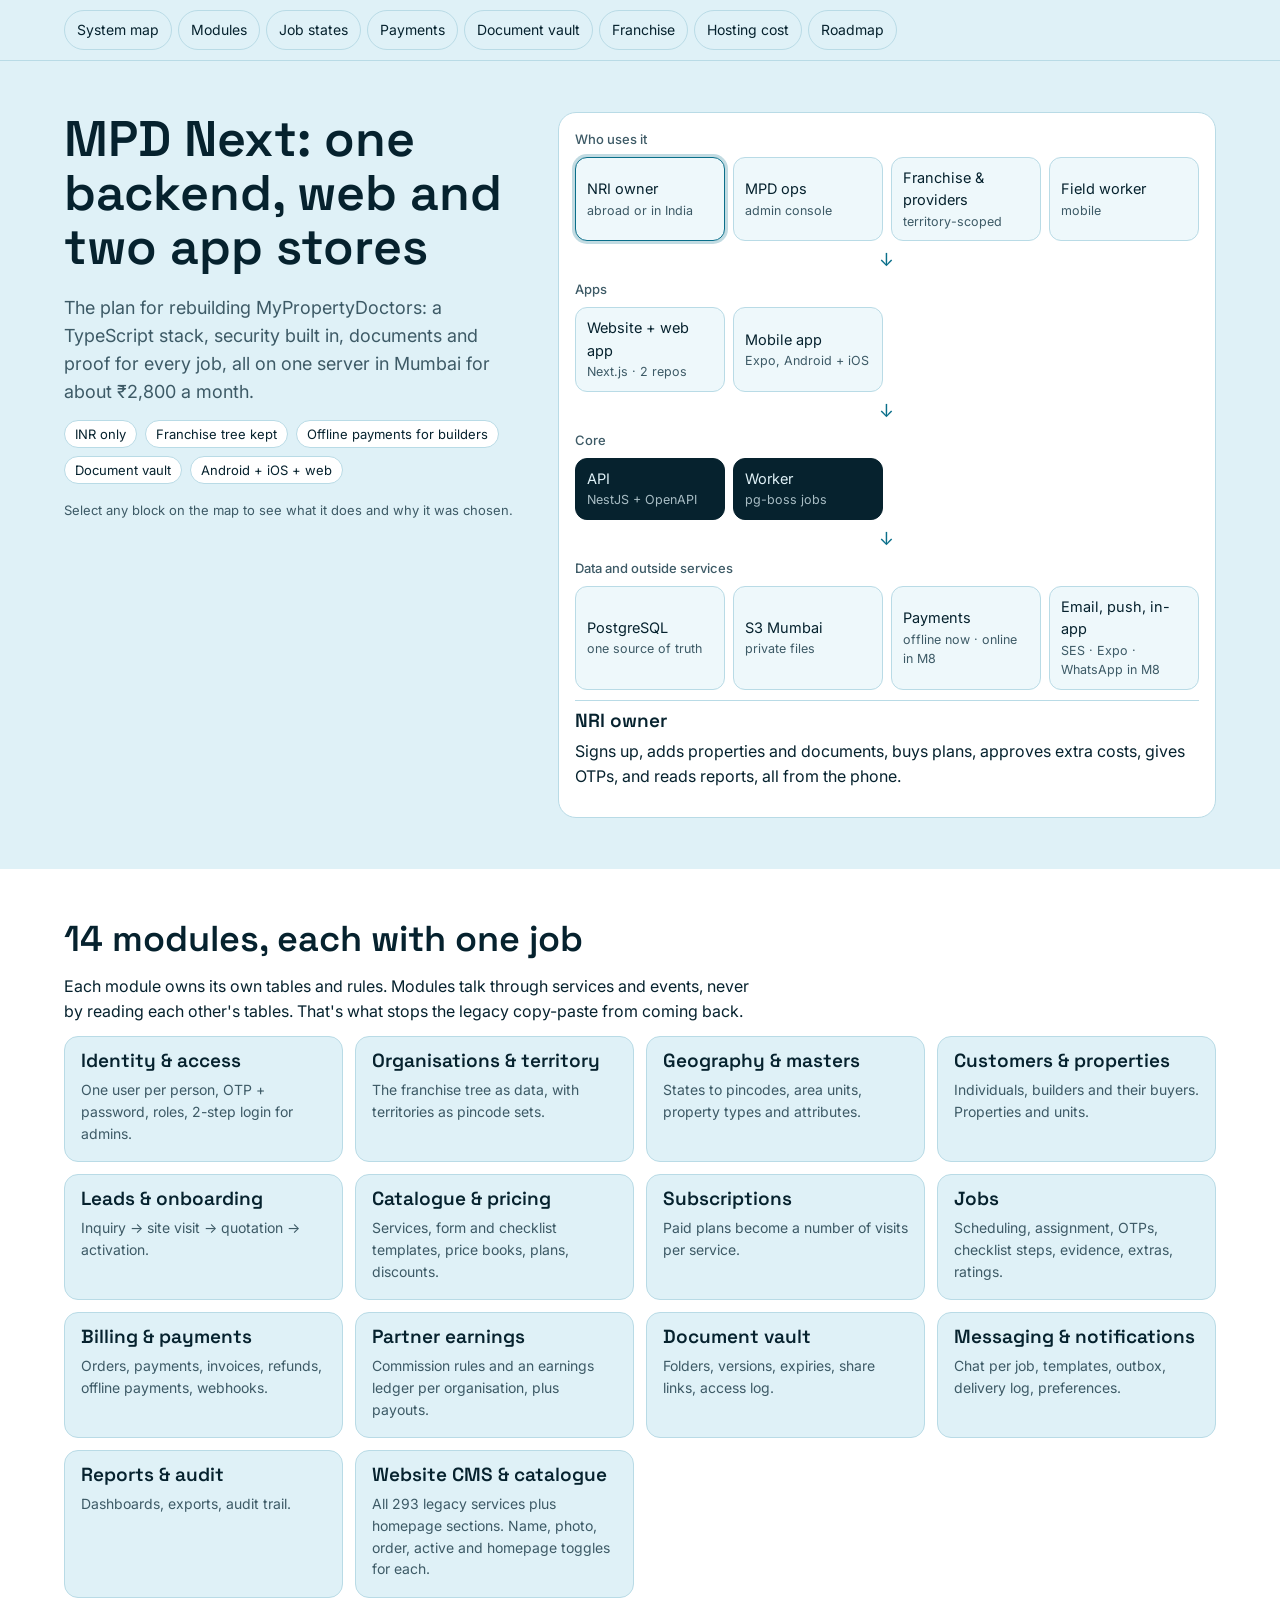
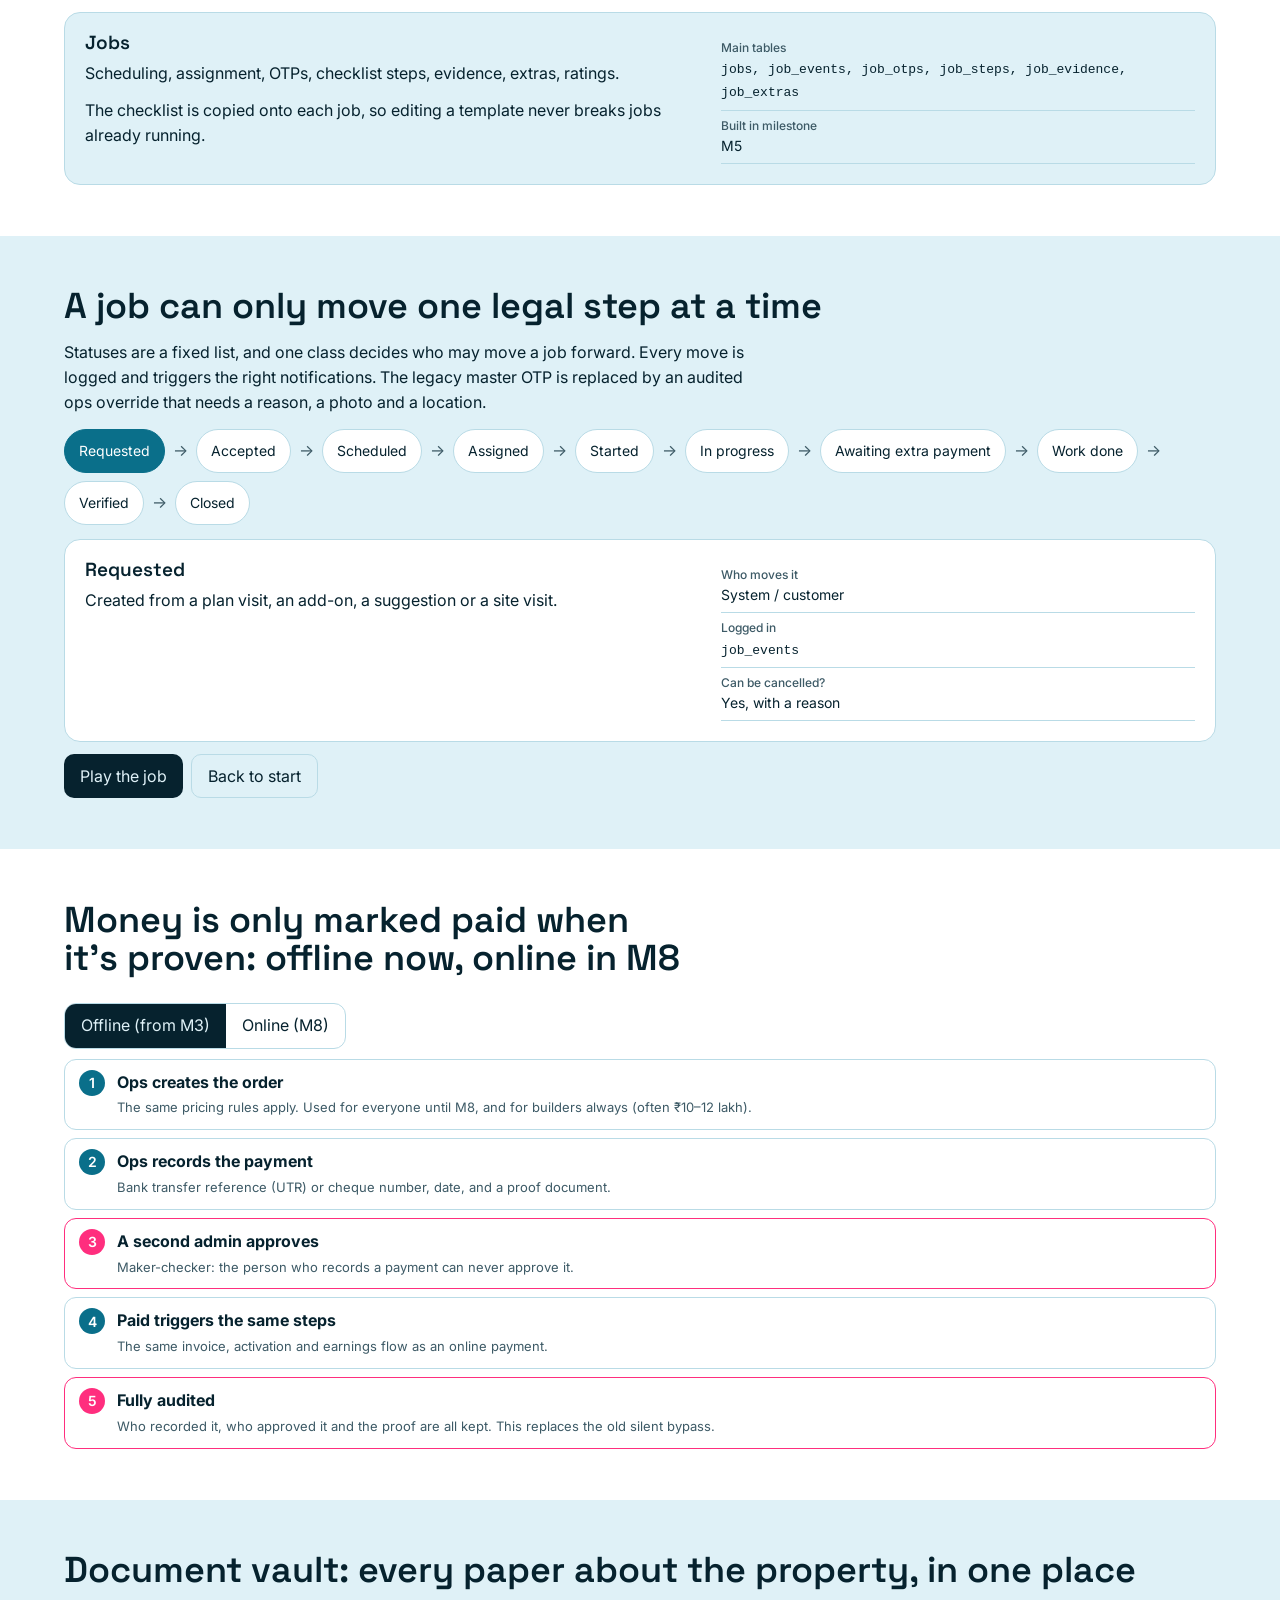
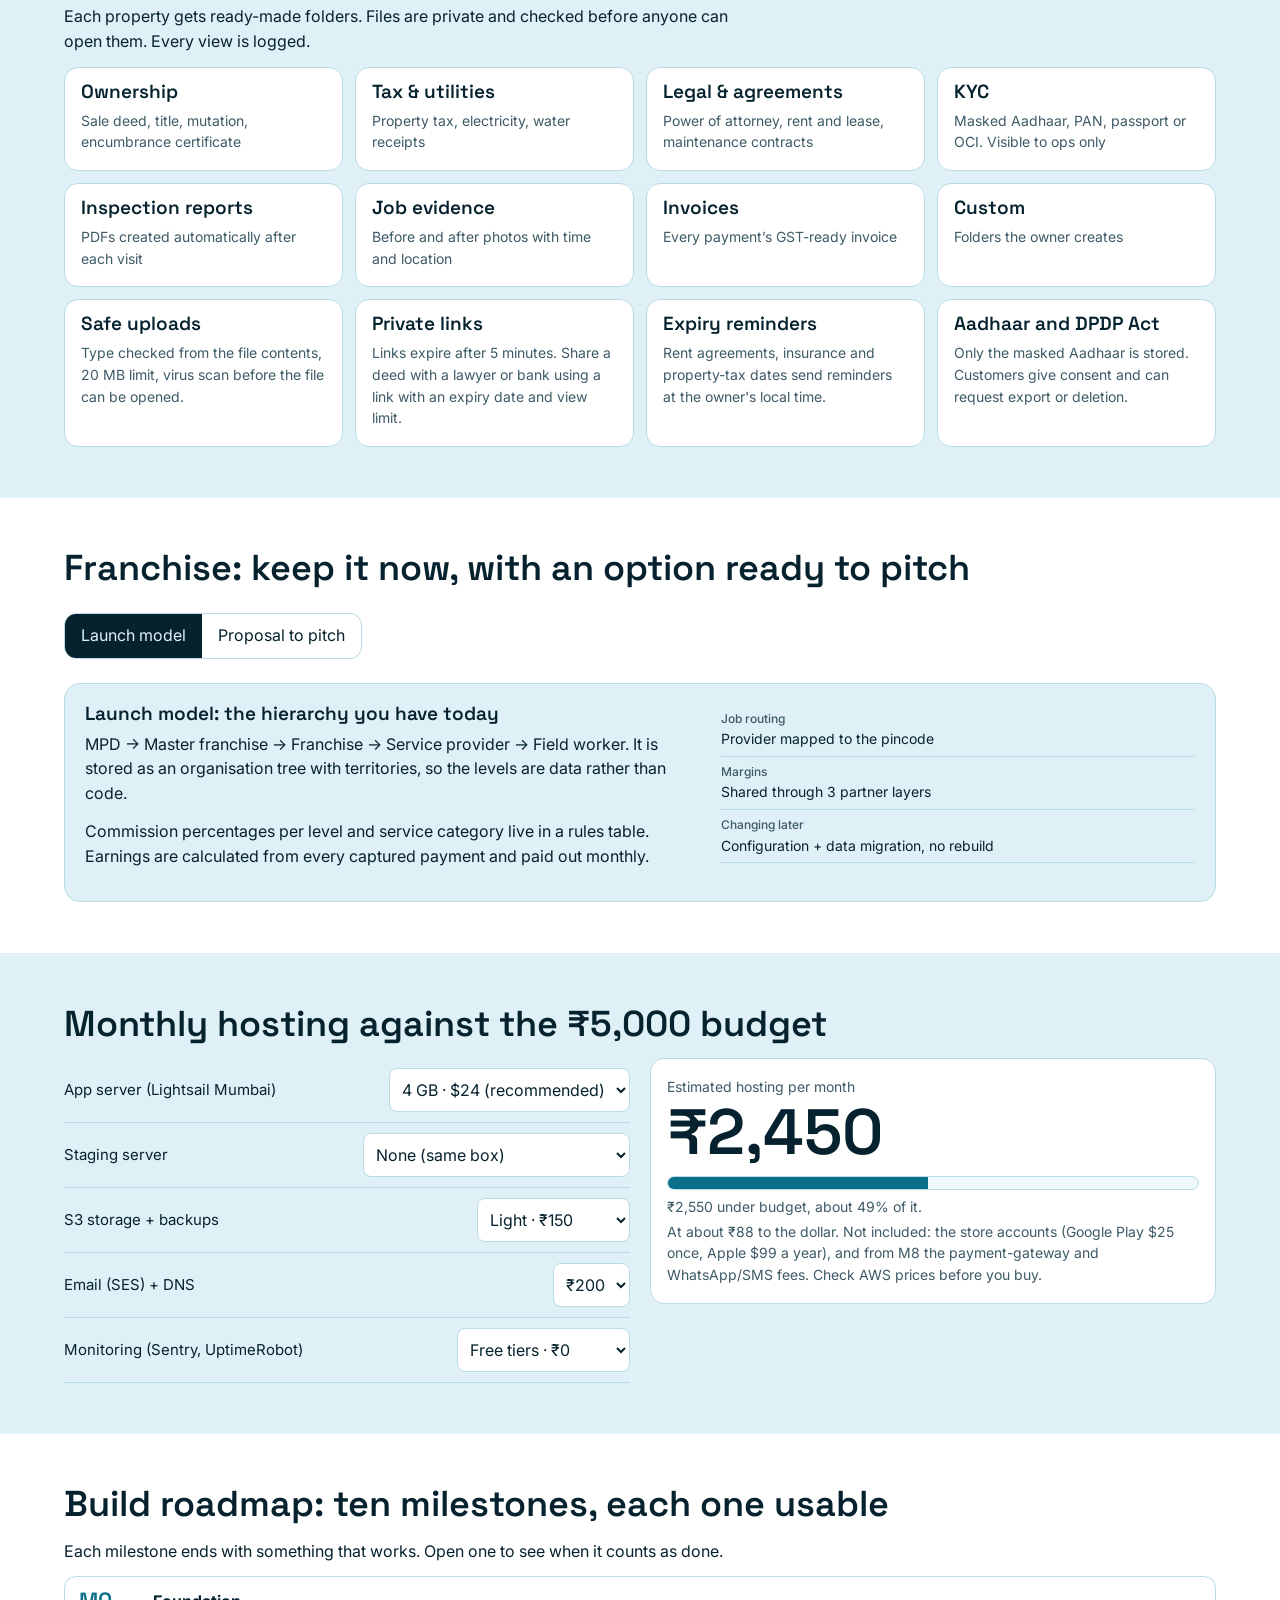
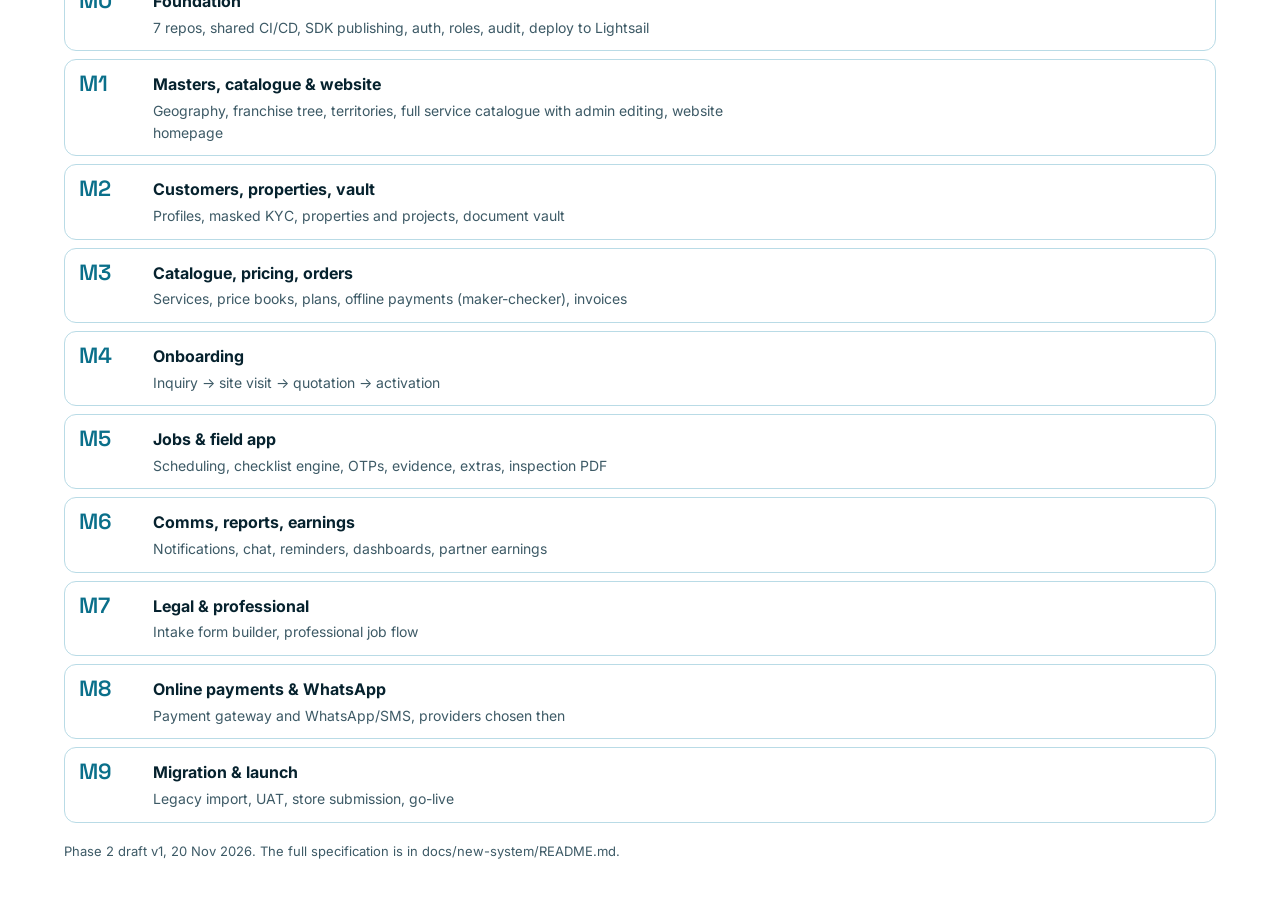
==== index.html @ 2a6e0219 "chore: initial scaffold (README, CLAUDE.md, gitignore)" ====
<!DOCTYPE html>
<html lang="en">
<head>
<meta charset="utf-8">
<meta name="viewport" content="width=device-width,initial-scale=1">
<title>MPD Next Architecture Handbook</title>
<link href="https://fonts.googleapis.com/css2?family=Space+Grotesk:wght@500;600&family=Inter:wght@400;500;600&display=swap" rel="stylesheet">
<style>
/* VOICE: a confident build plan for a small team; plain words, real numbers.
   IDEA: an architect's blueprint for the new MPD that you can click through, piece by piece.
   PICTURE: the system map: apps → API → data and services, each block clickable.
   COLOUR and TYPE: ice ground, ink, hot pink for the one thing to notice; Space Grotesk + Inter.
   LAYOUT: map first, then modules, job states, payments, vault, franchise toggle, cost calculator, roadmap. */
:root{color-scheme:light dark;--bg:light-dark(#dff1f7,#06222e);--card:light-dark(#fff,#0c3141);--ink:light-dark(#06222e,#e3f3f8);--mute:light-dark(#3d5a66,#9dbdc9);--line:light-dark(#b9dbe6,#1d4a5c);--acc:#ff2e7e;--acc2:light-dark(#0a6f8a,#5cc6e4);--chip:light-dark(#eef8fb,#0f3a4c)}
:root[data-theme=light]{color-scheme:light}:root[data-theme=dark]{color-scheme:dark}
*{box-sizing:border-box;min-width:0}
body{margin:0;background:var(--bg);color:var(--ink);font:16px/1.55 Inter,system-ui,sans-serif;overflow-x:clip}
h1,h2,h3{font-family:"Space Grotesk",Inter,sans-serif;font-weight:600;line-height:1.08;text-wrap:balance;margin:0 0 .4em}
h1{font-size:clamp(32px,5vw,50px)}h2{font-size:clamp(26px,3.4vw,36px)}h3{font-size:19px}
p{max-width:70ch;margin:.3em 0 .8em}
.band{padding:clamp(28px,4vw,60px) max(5vw,16px)}.wrap{max-width:1240px;margin:0 auto}.alt{background:var(--card)}
nav.scroll{display:flex;gap:6px;overflow-x:auto;padding:10px max(5vw,16px);border-bottom:1px solid var(--line);background:var(--bg)}
@media(min-width:900px){nav.scroll{position:sticky;top:0;z-index:5}}
nav a{flex:none;color:var(--ink);text-decoration:none;font-size:14px;padding:8px 12px;border-radius:99px;border:1px solid var(--line)}
html{scroll-padding-top:72px}
button{font:inherit;color:inherit;cursor:pointer;min-height:44px}
button:focus-visible,input:focus-visible,a:focus-visible{outline:3px solid var(--acc2);outline-offset:2px}
.lede{font-size:18px;color:var(--mute)}
.hero{display:grid;grid-template-columns:minmax(0,.9fr) minmax(0,1.3fr);gap:clamp(20px,3vw,44px);align-items:start}
@media(max-width:900px){.hero{grid-template-columns:minmax(0,1fr)}}
.facts{display:flex;flex-wrap:wrap;gap:8px;margin-top:14px}
.pill{display:inline-block;font-size:13px;padding:3px 10px;border-radius:99px;background:var(--card);border:1px solid var(--line);white-space:nowrap}
.pill.hot{background:var(--acc);border-color:var(--acc);color:#fff}
.bp{background:var(--card);border:1px solid var(--line);border-radius:18px;padding:16px;display:grid;gap:10px}
.tier{display:grid;gap:8px;grid-template-columns:repeat(auto-fit,minmax(120px,1fr))}
.tier h4{grid-column:1/-1;margin:0;font-size:13px;color:var(--mute);font-weight:500}
.blk{background:var(--chip);border:1.5px solid var(--line);border-radius:12px;padding:9px 11px;text-align:left;font-size:14.5px}
.blk small{display:block;color:var(--mute);font-size:12.5px}
.blk.on{border-color:var(--acc2);box-shadow:0 0 0 3px color-mix(in srgb,var(--acc2) 25%,transparent)}
.blk.core{background:var(--ink);color:var(--bg);border-color:var(--ink)}.blk.core small{color:inherit;opacity:.75}
.down{text-align:center;color:var(--acc2);font-size:18px;line-height:1}
.out{border-top:1px solid var(--line);padding-top:10px;min-height:96px}
.grid{display:grid;grid-template-columns:repeat(auto-fill,minmax(250px,1fr));gap:12px}
.card{background:var(--card);border:1px solid var(--line);border-radius:14px;padding:14px 16px}
.alt .card,.alt .panel{background:var(--bg)}
.card p{font-size:14px;margin:.2em 0;color:var(--mute)}
.card button{all:unset;cursor:pointer;display:block}.card button:focus-visible{outline:3px solid var(--acc2);outline-offset:4px;border-radius:6px}
.panel{background:var(--card);border:1px solid var(--line);border-radius:16px;padding:20px;display:grid;grid-template-columns:minmax(0,1.3fr) minmax(0,1fr);gap:20px;margin-top:14px}
@media(max-width:700px){.panel{grid-template-columns:minmax(0,1fr)}}
.kv{font-size:14px}.kv div{padding:6px 0;border-bottom:1px solid var(--line)}.kv b{display:block;font-size:12px;color:var(--mute);font-weight:500}
.lane{display:flex;flex-wrap:wrap;gap:8px;align-items:center;margin:14px 0}
.st{border:1.5px solid var(--line);background:var(--card);border-radius:99px;padding:0 14px;font-size:14px}
.st.on{background:var(--acc2);color:#fff;border-color:var(--acc2)}.ar{color:var(--mute)}
.ctrl{display:flex;gap:8px;flex-wrap:wrap;margin-top:12px}
.ctrl button{background:var(--ink);color:var(--bg);border:0;border-radius:10px;padding:0 16px}
.ctrl button.ghost{background:transparent;color:var(--ink);border:1.5px solid var(--line)}
.seq{counter-reset:s;list-style:none;padding:0;margin:0;display:grid;gap:8px}
.seq li{counter-increment:s;background:var(--card);border:1px solid var(--line);border-radius:12px;padding:10px 14px 10px 52px;position:relative}
.seq li::before{content:counter(s);position:absolute;left:14px;top:10px;width:26px;height:26px;border-radius:50%;background:var(--acc2);color:#fff;font-weight:600;font-size:14px;display:grid;place-items:center}
.seq li.key{border-color:var(--acc)}.seq li.key::before{background:var(--acc)}
.tog{display:inline-flex;border:1.5px solid var(--line);border-radius:12px;overflow:hidden;margin:10px 0}
.tog button{border:0;background:transparent;padding:0 16px}.tog button.on{background:var(--ink);color:var(--bg)}
table{width:100%;border-collapse:collapse;font-size:14.5px;background:var(--card)}
th,td{text-align:left;padding:10px 12px;border-bottom:1px solid var(--line);vertical-align:top}th{font-size:13px;color:var(--mute);font-weight:500}
td.n{text-align:right;white-space:nowrap;font-variant-numeric:tabular-nums}
.calc{display:grid;grid-template-columns:minmax(0,1fr) minmax(0,1fr);gap:20px;align-items:start}
@media(max-width:800px){.calc{grid-template-columns:minmax(0,1fr)}}
.row{display:flex;justify-content:space-between;gap:10px;align-items:center;padding:10px 0;border-bottom:1px solid var(--line);flex-wrap:wrap}
.row label{font-size:15px}.row select{font:inherit;font-size:16px;padding:8px;border-radius:8px;border:1.5px solid var(--line);background:var(--card);color:var(--ink);min-height:44px}
.big{font:600 clamp(40px,6vw,64px)/1 "Space Grotesk",sans-serif}
.meter{height:14px;border-radius:99px;background:var(--chip);border:1px solid var(--line);overflow:hidden;margin:12px 0 6px}
.meter i{display:block;height:100%;background:var(--acc2);transition:width .3s}.meter i.over{background:var(--acc)}
.road{display:grid;gap:8px}
.ms{display:grid;grid-template-columns:62px minmax(0,1fr);gap:12px;background:var(--card);border:1px solid var(--line);border-radius:12px;padding:12px 14px;text-align:left}
.ms b{font:600 22px/1 "Space Grotesk",sans-serif;color:var(--acc2)}.ms p{margin:.2em 0 0;font-size:14px;color:var(--mute)}
.ms .done{display:none;font-size:14px;margin-top:6px}.ms.open .done{display:block}
.note{font-size:13px;color:var(--mute)}code{overflow-wrap:anywhere;font-size:13px}
.scroll{overflow-x:auto}
@media(max-width:600px){table{font-size:13px}.stack thead{display:none}.stack tr{display:grid;padding-block:10px}.stack td{display:flow-root;border:0;padding:3px 0;padding-inline-start:8em;text-align:start}.stack td::before{content:attr(data-l);float:inline-start;width:7.5em;margin-inline-start:-8em;white-space:normal;color:var(--mute)}.stack td:empty{display:none}}
@media(prefers-reduced-motion:reduce){.meter i{transition:none}}
</style>
<script>new MutationObserver(()=>{for(const c of document.querySelectorAll('.stack td:not([data-l])')){let i=0,p=c;while(p=p.previousElementSibling)i+=p.colSpan;c.dataset.l=c.closest('table').rows[0].cells[i]?.textContent||''}}).observe(document,{childList:true,subtree:true})</script>
</head>
<body>
<nav class="scroll" aria-label="Sections"><a href="#map">System map</a><a href="#modules">Modules</a><a href="#jobs">Job states</a><a href="#pay">Payments</a><a href="#vault">Document vault</a><a href="#franchise">Franchise</a><a href="#cost">Hosting cost</a><a href="#road">Roadmap</a></nav>

<section class="band" id="map"><div class="wrap hero">
<div>
<h1>MPD Next: one backend, web and two app stores</h1>
<p class="lede">The plan for rebuilding MyPropertyDoctors: a TypeScript stack, security built in, documents and proof for every job, all on one server in Mumbai for about ₹2,800 a month.</p>
<div class="facts"><span class="pill">INR only</span><span class="pill">Franchise tree kept</span><span class="pill">Offline payments for builders</span><span class="pill">Document vault</span><span class="pill">Android + iOS + web</span></div>
<p class="note" style="margin-top:16px">Select any block on the map to see what it does and why it was chosen.</p>
</div>
<div class="bp" role="group" aria-label="System map">
<div class="tier" id="t1"><h4>Who uses it</h4></div><div class="down" aria-hidden="true">↓</div>
<div class="tier" id="t2"><h4>Apps</h4></div><div class="down" aria-hidden="true">↓</div>
<div class="tier" id="t3"><h4>Core</h4></div><div class="down" aria-hidden="true">↓</div>
<div class="tier" id="t4"><h4>Data and outside services</h4></div>
<div class="out" id="mapOut" aria-live="polite"></div>
</div>
</div></section>

<section class="band alt" id="modules"><div class="wrap">
<h2>14 modules, each with one job</h2>
<p>Each module owns its own tables and rules. Modules talk through services and events, never by reading each other's tables. That's what stops the legacy copy-paste from coming back.</p>
<div class="grid" id="modGrid"></div>
<div class="panel" id="modOut"></div>
</div></section>

<section class="band" id="jobs"><div class="wrap">
<h2>A job can only move one legal step at a time</h2>
<p>Statuses are a fixed list, and one class decides who may move a job forward. Every move is logged and triggers the right notifications. The legacy master OTP is replaced by an audited ops override that needs a reason, a photo and a location.</p>
<div class="lane" id="lane"></div>
<div class="panel" id="jobOut"></div>
<div class="ctrl"><button id="play">Play the job</button><button class="ghost" id="rst">Back to start</button></div>
</div></section>

<section class="band alt" id="pay"><div class="wrap">
<h2>Money is only marked paid when it's proven: offline now, online in M8</h2>
<div class="tog" role="group" aria-label="Payment path"><button data-p="offline" class="on">Offline (from M3)</button><button data-p="online">Online (M8)</button></div>
<ol class="seq" id="paySeq"></ol>
</div></section>

<section class="band" id="vault"><div class="wrap">
<h2>Document vault: every paper about the property, in one place</h2>
<p>Each property gets ready-made folders. Files are private and checked before anyone can open them. Every view is logged.</p>
<div class="grid" id="vaultGrid"></div>
<div class="grid" style="margin-top:12px">
<div class="card"><h3>Safe uploads</h3><p>Type checked from the file contents, 20 MB limit, virus scan before the file can be opened.</p></div>
<div class="card"><h3>Private links</h3><p>Links expire after 5 minutes. Share a deed with a lawyer or bank using a link with an expiry date and view limit.</p></div>
<div class="card"><h3>Expiry reminders</h3><p>Rent agreements, insurance and property-tax dates send reminders at the owner's local time.</p></div>
<div class="card"><h3>Aadhaar and DPDP Act</h3><p>Only the masked Aadhaar is stored. Customers give consent and can request export or deletion.</p></div>
</div>
</div></section>

<section class="band alt" id="franchise"><div class="wrap">
<h2>Franchise: keep it now, with an option ready to pitch</h2>
<div class="tog" role="group" aria-label="Franchise model"><button data-f="now" class="on">Launch model</button><button data-f="pitch">Proposal to pitch</button></div>
<div class="panel" id="frOut"></div>
</div></section>

<section class="band" id="cost"><div class="wrap">
<h2>Monthly hosting against the ₹5,000 budget</h2>
<div class="calc">
<div id="costRows"></div>
<div class="card"><p>Estimated hosting per month</p><div class="big" id="total">₹0</div>
<div class="meter" aria-hidden="true"><i id="bar"></i></div><p id="verdict"></p>
<p class="note">At about ₹88 to the dollar. Not included: the store accounts (Google Play $25 once, Apple $99 a year), and from M8 the payment-gateway and WhatsApp/SMS fees. Check AWS prices before you buy.</p></div>
</div>
</div></section>

<section class="band alt" id="road"><div class="wrap">
<h2>Build roadmap: ten milestones, each one usable</h2>
<p>Each milestone ends with something that works. Open one to see when it counts as done.</p>
<div class="road" id="roadList"></div>
<p class="note" style="margin-top:18px">Phase 2 draft v1, 20 Nov 2026. The full specification is in docs/new-system/README.md.</p>
</div></section>

<script>
{
const $=s=>document.querySelector(s),$$=s=>[...document.querySelectorAll(s)];
const blocks=[
['t1','nri','NRI owner','abroad or in India','Signs up, adds properties and documents, buys plans, approves extra costs, gives OTPs, and reads reports, all from the phone.'],
['t1','ops','MPD ops','admin console','Sets up masters and prices, runs onboarding, assigns jobs, records offline payments (needs a second approver), and watches SLAs.'],
['t1','partner','Franchise & providers','territory-scoped','See only their own territory. Accept jobs, assign workers, and track earnings and payouts.'],
['t1','worker','Field worker','mobile','Sees today’s jobs, checks the start OTP, follows the checklist, takes geo-tagged photos, requests extras, and closes with the end OTP.'],
['t2','web','Website + web app','Next.js · 2 repos','mpd-global is the public website, built for search. Every service, photo and homepage section comes from the admin CMS and can be switched on or off. mpd-frontend is the customer portal and the staff and partner console.'],
['t2','mobile','Mobile app','Expo, Android + iOS','One app. After login it opens the customer shell or the field shell depending on the user’s role. Built in the cloud, so no Mac is needed.'],
['t3','api','API','NestJS + OpenAPI','The single entry point. Guards check identity, policies check role and territory, and Zod checks every input.'],
['t3','worker2','Worker','pg-boss jobs','Sends notifications, schedules reminders, builds PDFs, processes webhooks, runs the nightly payment reconciliation and virus scans.'],
['t4','pg','PostgreSQL','one source of truth','Real foreign keys, enum statuses, money in paise, an audit table. The job queue lives here too, so no Redis is needed.'],
['t4','s3','S3 Mumbai','private files','Documents, photos and reports. Encrypted, opened only through short-lived links, and kept in India.'],
['t4','rzp','Payments','offline now · online in M8','Until M8, ops records bank transfers and cheques, and a second admin approves them. Online payments are added in M8 through a gateway chosen then, built behind an interface so nothing else changes.'],
['t4','msg','Email, push, in-app','SES · Expo · WhatsApp in M8','Sent through an outbox with retries, at the user’s local time. WhatsApp and SMS are added in M8 as extra channels.']
];
blocks.forEach(b=>{$('#'+b[0]).insertAdjacentHTML('beforeend',`<button class="blk ${b[0]=='t3'?'core':''}" data-b="${b[1]}" aria-pressed="false">${b[2]}<small>${b[3]}</small></button>`)});
function showB(id){const b=blocks.find(x=>x[1]==id);$$('.blk').forEach(e=>{const on=e.dataset.b==id;e.classList.toggle('on',on);e.setAttribute('aria-pressed',on)});$('#mapOut').innerHTML=`<h3>${b[2]}</h3><p>${b[4]}</p>`}
$$('.blk').forEach(e=>e.addEventListener('click',()=>showB(e.dataset.b)));showB('nri');

const mods=[
['Identity & access','One user per person, OTP + password, roles, 2-step login for admins.','users, user_roles, otp_challenges, refresh_tokens','Replaces 3 login systems and 6 user tables. Passwords are hashed (argon2id), never readable.'],
['Organisations & territory','The franchise tree as data, with territories as pincode sets.','organisations, territories, territory_pincodes','Who sees what follows the tree, so a franchise never sees another franchise’s customers.'],
['Geography & masters','States to pincodes, area units, property types and attributes.','pincodes, area_units, property_types','Seeded from the legacy data after removing test rows.'],
['Customers & properties','Individuals, builders and their buyers. Properties and units.','customers, kyc_records, properties, property_parties','Owner and customer are one record. Co-owners and power-of-attorney holders are supported.'],
['Leads & onboarding','Inquiry → site visit → quotation → activation.','inquiries, onboarding_cases, quotations','A state machine with SLA reminders to ops.'],
['Catalogue & pricing','Services, form and checklist templates, price books, plans, discounts.','services, prices, plans, plan_items','One PricingService works out every price. The client never sends a price.'],
['Subscriptions','Paid plans become a number of visits per service.','subscriptions, entitlements','Jobs are scheduled from what the customer has left. Renewal reminders are automatic.'],
['Jobs','Scheduling, assignment, OTPs, checklist steps, evidence, extras, ratings.','jobs, job_events, job_otps, job_steps, job_evidence, job_extras','The checklist is copied onto each job, so editing a template never breaks jobs already running.'],
['Billing & payments','Orders, payments, invoices, refunds, offline payments, webhooks.','orders, payments, invoices, webhook_inbox','Idempotent and verified. Offline payments need maker-checker approval.'],
['Partner earnings','Commission rules and an earnings ledger per organisation, plus payouts.','commission_rules, earnings, payouts','Earnings are calculated automatically when a payment is captured.'],
['Document vault','Folders, versions, expiries, share links, access log.','folders, documents, document_shares','A must-have from the business. Details in the vault section.'],
['Messaging & notifications','Chat per job, templates, outbox, delivery log, preferences.','conversations, messages, outbox','Reminders are actually sent this time, with retries.'],
['Reports & audit','Dashboards, exports, audit trail.','audit_events','Revenue, SLA, ratings, partner earnings.'],
['Website CMS & catalogue','All 293 legacy services plus homepage sections. Name, photo, order, active and homepage toggles for each.','service_categories, services, media, content_blocks','Switch a service off and it disappears from the website and app within seconds. Customer data is never shown publicly.']
];
$('#modGrid').innerHTML=mods.map((m,i)=>`<div class="card"><button data-m="${i}"><h3>${m[0]}</h3><p>${m[1]}</p></button></div>`).join('');
function showM(i){const m=mods[i];$('#modOut').innerHTML=`<div><h3>${m[0]}</h3><p>${m[1]}</p><p>${m[3]}</p></div><div class="kv"><div><b>Main tables</b><code>${m[2]}</code></div><div><b>Built in milestone</b>${['M0','M1','M1','M2','M4','M3','M3','M5','M3','M6','M2','M6','M6','M7'][i]}</div></div>`}
$$('#modGrid button').forEach(b=>b.addEventListener('click',()=>{showM(+b.dataset.m);$('#modOut').scrollIntoView({block:'nearest'})}));showM(7);

const st=[
['Requested','Created from a plan visit, an add-on, a suggestion or a site visit.','System / customer'],
['Accepted','A provider in the territory accepts it within the SLA. If it is declined, it goes back to the pool.','Provider'],
['Scheduled','A date and time are agreed. The customer sees it in IST and in their own time zone.','Provider / ops'],
['Assigned','A worker is picked. The worker gets a push, and the customer gets WhatsApp.','Provider'],
['Started','The worker enters the start OTP the customer received. Location and time are recorded.','Worker + customer'],
['In progress','The worker goes through the checklist and uploads before and after photos.','Worker'],
['Awaiting extra payment','Extra work or material is proposed. The customer approves and pays in the app, then work continues.','Customer'],
['Work done','The end OTP is verified. The inspection PDF is generated and filed in the vault.','Worker + customer'],
['Verified','The provider or ops checks the evidence. Partner earnings are recorded.','Provider / ops'],
['Closed','The customer rates the job. A follow-up service may be suggested.','Customer']
];
let si=0,tm=null;
$('#lane').innerHTML=st.map((s,i)=>`<button class="st" data-i="${i}">${s[0]}</button>${i<st.length-1?'<span class="ar" aria-hidden="true">→</span>':''}`).join('');
function showS(i){si=i;$$('.st').forEach(b=>b.classList.toggle('on',+b.dataset.i==i));const s=st[i];$('#jobOut').innerHTML=`<div><h3>${s[0]}</h3><p>${s[1]}</p></div><div class="kv"><div><b>Who moves it</b>${s[2]}</div><div><b>Logged in</b><code>job_events</code></div><div><b>Can be cancelled?</b>${i<4?'Yes, with a reason':'Only by ops, audited'}</div></div>`}
function stop(){clearInterval(tm);tm=null;$('#play').textContent='Play the job'}
$$('.st').forEach(b=>b.addEventListener('click',()=>{stop();showS(+b.dataset.i)}));
$('#play').addEventListener('click',()=>{if(tm){stop();return}$('#play').textContent='Pause';tm=setInterval(()=>{if(si>=st.length-1){stop();return}showS(si+1)},1700)});
$('#rst').addEventListener('click',()=>{stop();showS(0)});showS(0);

const pay={online:[
['Added in milestone M8','The payment provider is chosen then, on a new account. Nothing from the old app is reused.',1],
['The app asks for an order','It only sends what is being bought. The server works out the price.',0],
['The server creates the gateway order','The amount is stored in paise with an idempotency key, so a double tap can’t charge twice.',0],
['The customer pays','Checkout on web or mobile.',0],
['The server verifies the result','A tampered or faked success message is rejected.',1],
['The signed webhook confirms it','The gateway’s webhook is the final word. Duplicate events are ignored.',1],
['Paid triggers the next steps','Invoice created, plan activated or job unlocked, partner earnings recorded, receipt sent.',0],
['Nightly reconciliation','Today’s gateway payments are compared with the database. Any mismatch goes to ops.',0]],
offline:[
['Ops creates the order','The same pricing rules apply. Used for everyone until M8, and for builders always (often ₹10–12 lakh).',0],
['Ops records the payment','Bank transfer reference (UTR) or cheque number, date, and a proof document.',0],
['A second admin approves','Maker-checker: the person who records a payment can never approve it.',1],
['Paid triggers the same steps','The same invoice, activation and earnings flow as an online payment.',0],
['Fully audited','Who recorded it, who approved it and the proof are all kept. This replaces the old silent bypass.',1]]};
function drawPay(k){$$('#pay .tog button').forEach(b=>{const on=b.dataset.p==k;b.classList.toggle('on',on);b.setAttribute('aria-pressed',on)});$('#paySeq').innerHTML=pay[k].map(s=>`<li class="${s[2]?'key':''}"><b>${s[0]}</b><br><span class="note">${s[1]}</span></li>`).join('')}
$$('#pay .tog button').forEach(b=>b.addEventListener('click',()=>drawPay(b.dataset.p)));drawPay('offline');

const folders=[['Ownership','Sale deed, title, mutation, encumbrance certificate'],['Tax & utilities','Property tax, electricity, water receipts'],['Legal & agreements','Power of attorney, rent and lease, maintenance contracts'],['KYC','Masked Aadhaar, PAN, passport or OCI. Visible to ops only'],['Inspection reports','PDFs created automatically after each visit'],['Job evidence','Before and after photos with time and location'],['Invoices','Every payment’s GST-ready invoice'],['Custom','Folders the owner creates']];
$('#vaultGrid').innerHTML=folders.map(f=>`<div class="card"><h3>${f[0]}</h3><p>${f[1]}</p></div>`).join('');

const fr={now:`<div><h3>Launch model: the hierarchy you have today</h3><p>MPD → Master franchise → Franchise → Service provider → Field worker. It is stored as an organisation tree with territories, so the levels are data rather than code.</p><p>Commission percentages per level and service category live in a rules table. Earnings are calculated from every captured payment and paid out monthly.</p></div><div class="kv"><div><b>Job routing</b>Provider mapped to the pincode</div><div><b>Margins</b>Shared through 3 partner layers</div><div><b>Changing later</b>Configuration + data migration, no rebuild</div></div>`,
pitch:`<div><h3>Proposal: city partner + open vendor network</h3><p>One <b>city partner</b> owns each territory: sales, quality checks and owner relationships. Any <b>verified vendor</b> in that territory can take jobs for the services they're approved for. Jobs are offered to the best-rated available vendor, who has to accept within the SLA.</p><p>Fewer layers taking a margin means lower prices for NRIs and faster response, and cities can be added one at a time.</p></div><div class="kv"><div><b>Job routing</b>Auto-offer by rating and availability</div><div><b>Margins</b>Platform fee + partner override + vendor payout per job</div><div><b>Pitch it when</b>2–3 cities are live and there are ratings data to show</div></div>`};
function drawF(k){$$('#franchise .tog button').forEach(b=>{const on=b.dataset.f==k;b.classList.toggle('on',on);b.setAttribute('aria-pressed',on)});$('#frOut').innerHTML=fr[k]}
$$('#franchise .tog button').forEach(b=>b.addEventListener('click',()=>drawF(b.dataset.f)));drawF('now');

const FX=88;
const items=[
['server','App server (Lightsail Mumbai)',[['2 GB · $12',12],['4 GB · $24 (recommended)',24],['8 GB · $44',44]],1],
['staging','Staging server',[['None (same box)',0],['2 GB, release weeks only · ~$4',4],['2 GB always on · $12',12]],0],
['files','S3 storage + backups',[['Light · ₹150',150/FX],['Growing · ₹400',400/FX],['Heavy · ₹1,000',1000/FX]],0],
['email','Email (SES) + DNS',[['₹200',200/FX]],0],
['mon','Monitoring (Sentry, UptimeRobot)',[['Free tiers · ₹0',0],['Sentry Team · $26',26]],0]
];
$('#costRows').innerHTML=items.map(it=>`<div class="row"><label for="c-${it[0]}">${it[1]}</label><select id="c-${it[0]}">${it[2].map((o,i)=>`<option value="${o[1]}" ${i==it[3]?'selected':''}>${o[0]}</option>`).join('')}</select></div>`).join('');
function calc(){const usd=items.reduce((s,it)=>s+ +$('#c-'+it[0]).value,0);const inr=Math.round(usd*FX/50)*50;
$('#total').textContent='₹'+inr.toLocaleString('en-IN');const pct=Math.min(100,inr/5000*100);const bar=$('#bar');bar.style.width=pct+'%';bar.classList.toggle('over',inr>5000);
$('#verdict').textContent=inr>5000?`₹${(inr-5000).toLocaleString('en-IN')} over budget. Drop a tier somewhere.`:`₹${(5000-inr).toLocaleString('en-IN')} under budget, about ${Math.round(pct)}% of it.`}
$$('#costRows select').forEach(s=>s.addEventListener('change',calc));calc();

const road=[
['M0','Foundation','7 repos, shared CI/CD, SDK publishing, auth, roles, audit, deploy to Lightsail','A user can sign up and log in on web and mobile, and a push to main deploys safely.'],
['M1','Masters, catalogue & website','Geography, franchise tree, territories, full service catalogue with admin editing, website homepage','Admin switches a service off and it disappears from the website within seconds.'],
['M2','Customers, properties, vault','Profiles, masked KYC, properties and projects, document vault','An NRI adds a property and uploads a sale deed from the phone.'],
['M3','Catalogue, pricing, orders','Services, price books, plans, offline payments (maker-checker), invoices','An approved payment for a plan creates a subscription and visit entitlements.'],
['M4','Onboarding','Inquiry → site visit → quotation → activation','The full NRI journey works end to end.'],
['M5','Jobs & field app','Scheduling, checklist engine, OTPs, evidence, extras, inspection PDF','A worker finishes a job on mobile, and the owner abroad sees the report.'],
['M6','Comms, reports, earnings','Notifications, chat, reminders, dashboards, partner earnings','Reminders arrive on time, and partners see their earnings.'],
['M7','Legal & professional','Intake form builder, professional job flow','Legal services can be bought and delivered in the app.'],
['M8','Online payments & WhatsApp','Payment gateway and WhatsApp/SMS, providers chosen then','A customer pays online and gets WhatsApp updates.'],
['M9','Migration & launch','Legacy import, UAT, store submission, go-live','Both apps are live in the stores and the legacy app is switched off.']
];
$('#roadList').innerHTML=road.map((r,i)=>`<button class="ms" data-i="${i}" aria-expanded="false"><b>${r[0]}</b><div><strong>${r[1]}</strong><p>${r[2]}</p><div class="done"><b style="font-size:13px;color:var(--acc)">Done when:</b> ${r[3]}</div></div></button>`).join('');
$$('.ms').forEach(m=>m.addEventListener('click',()=>{const o=!m.classList.contains('open');m.classList.toggle('open',o);m.setAttribute('aria-expanded',o)}));
}
</script>
</body>
</html>
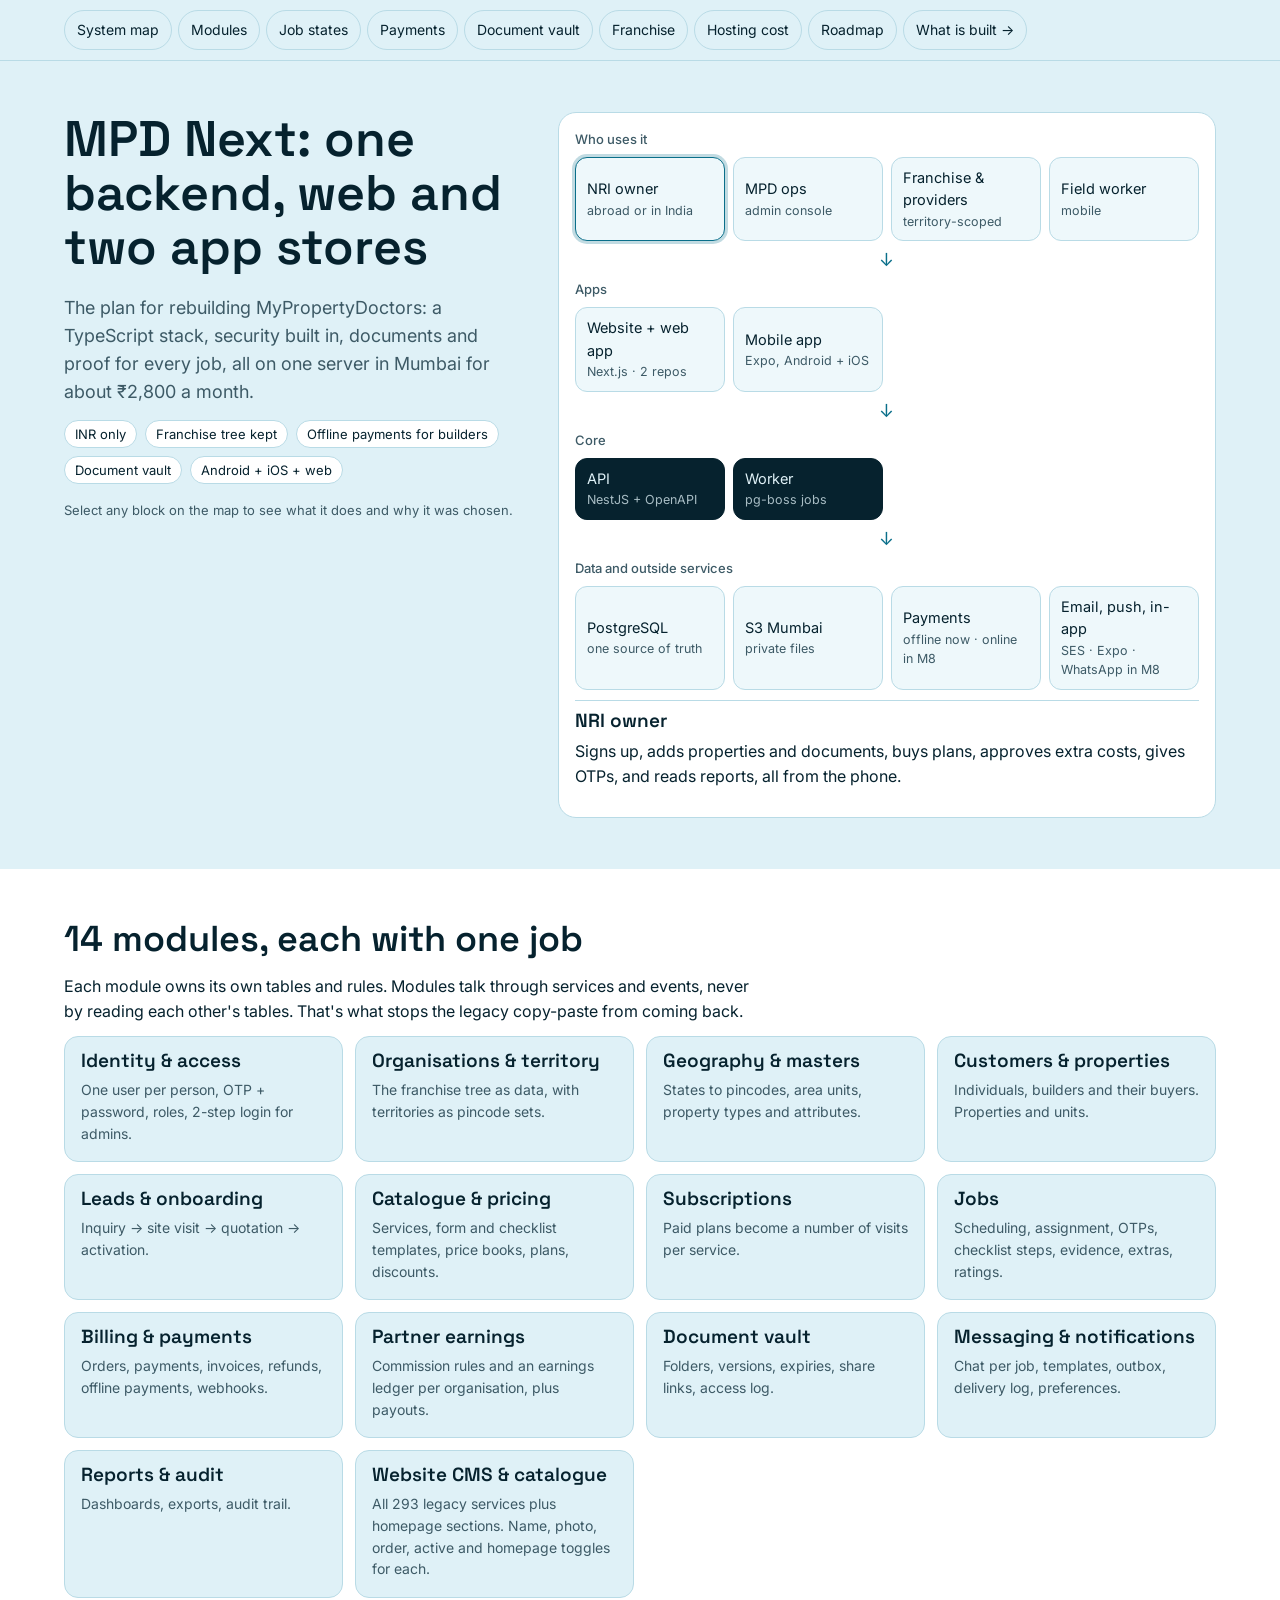
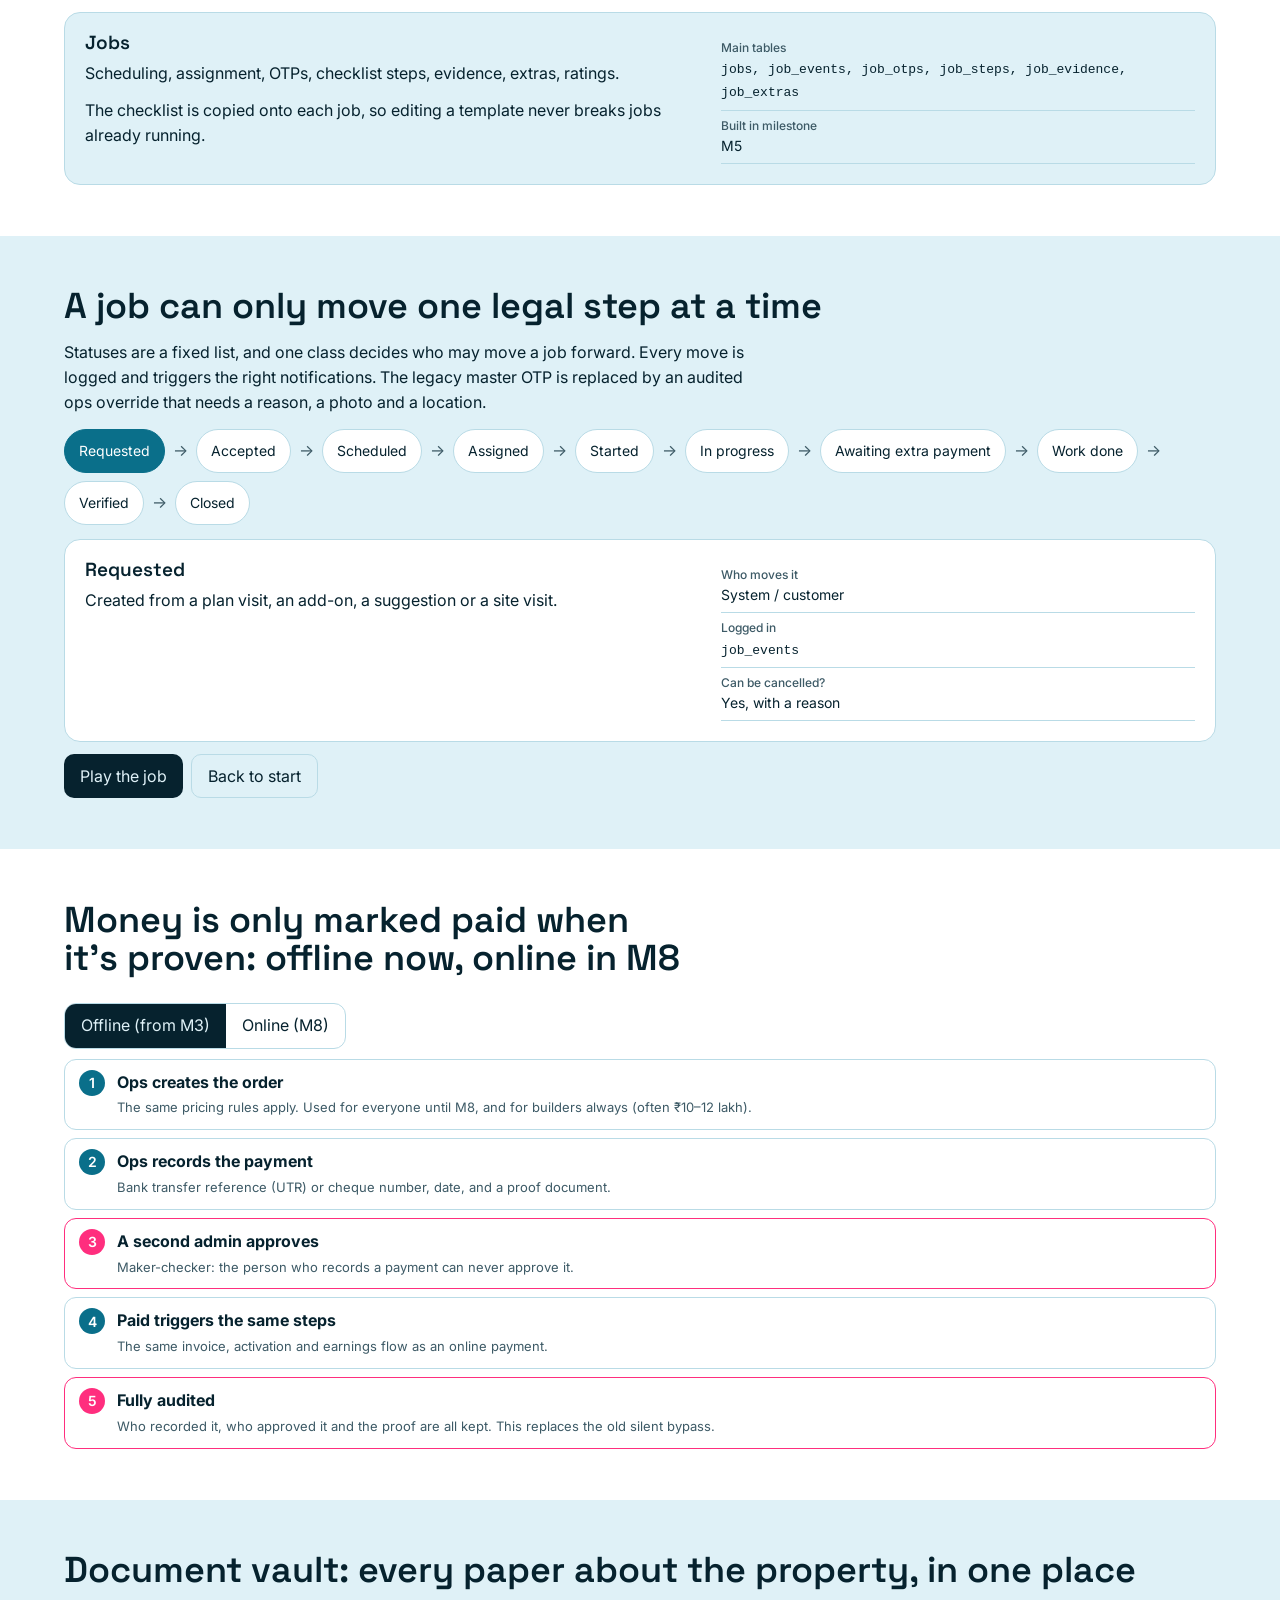
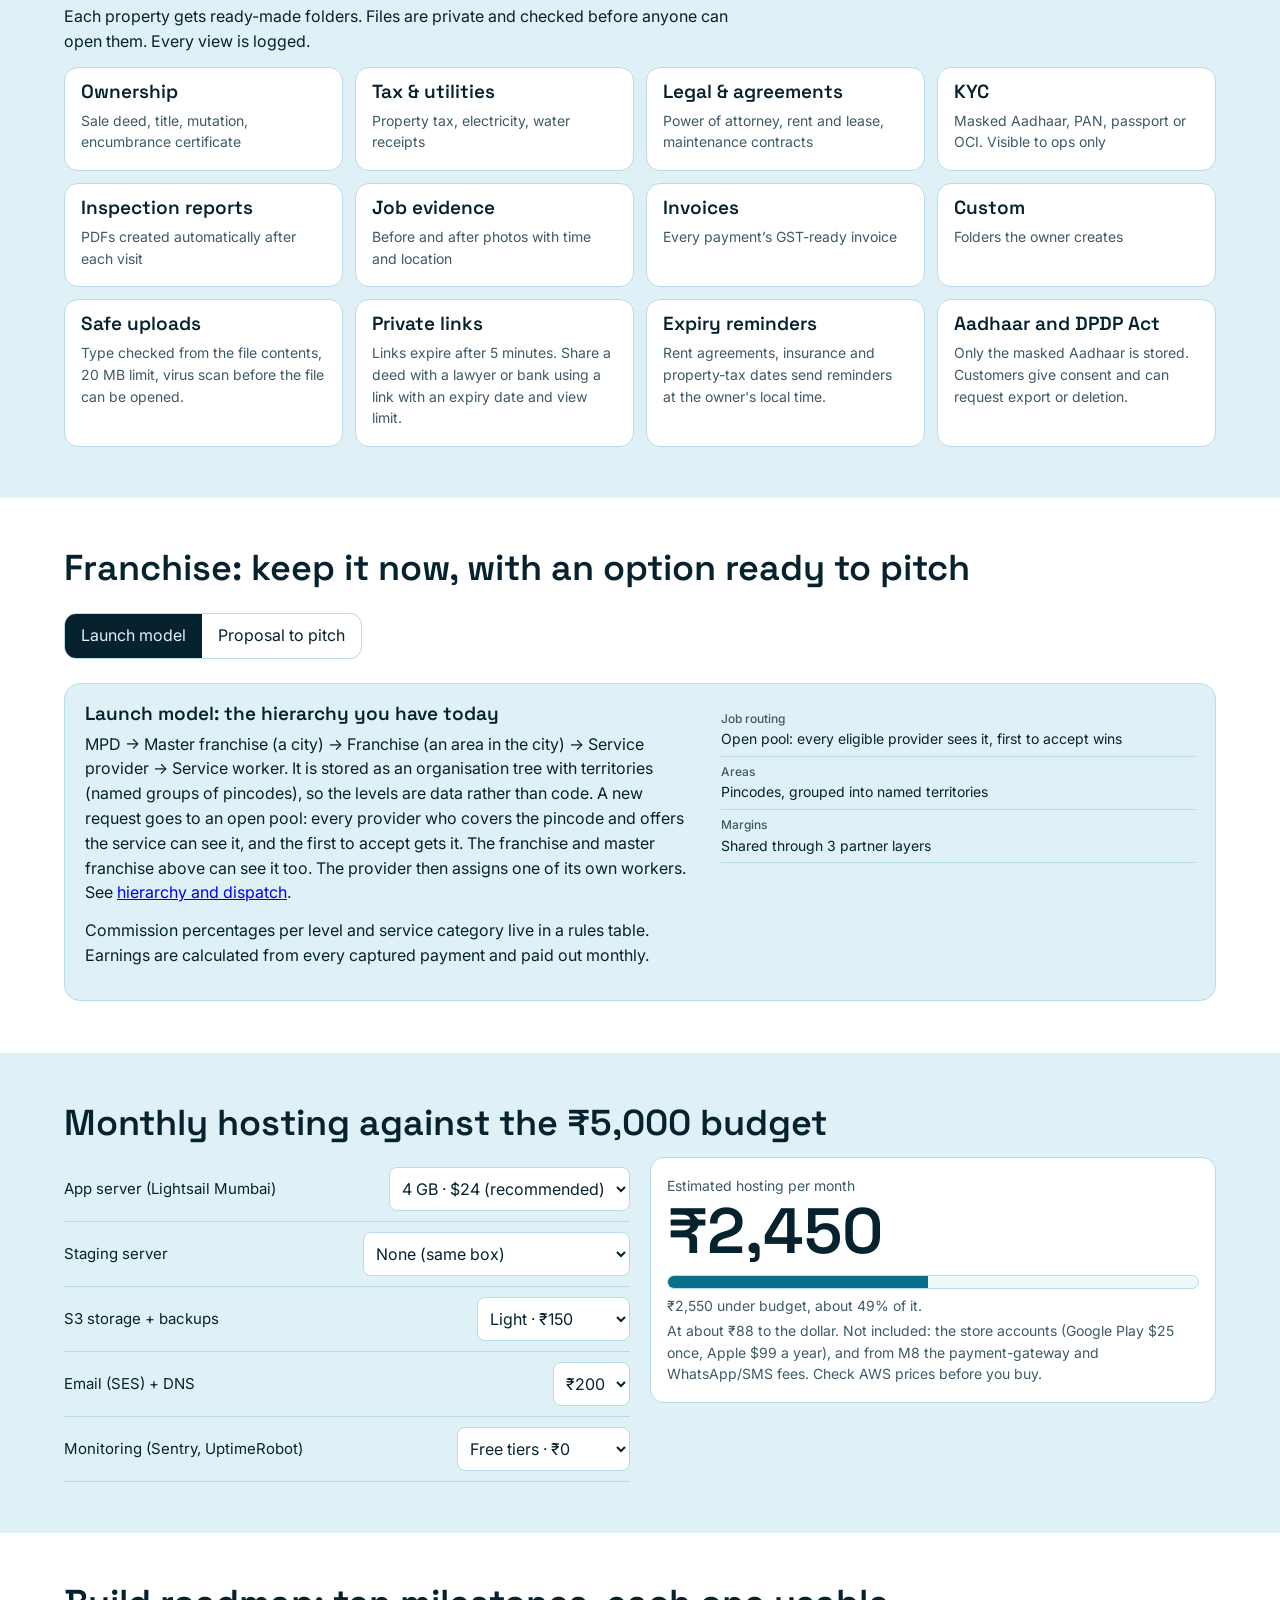
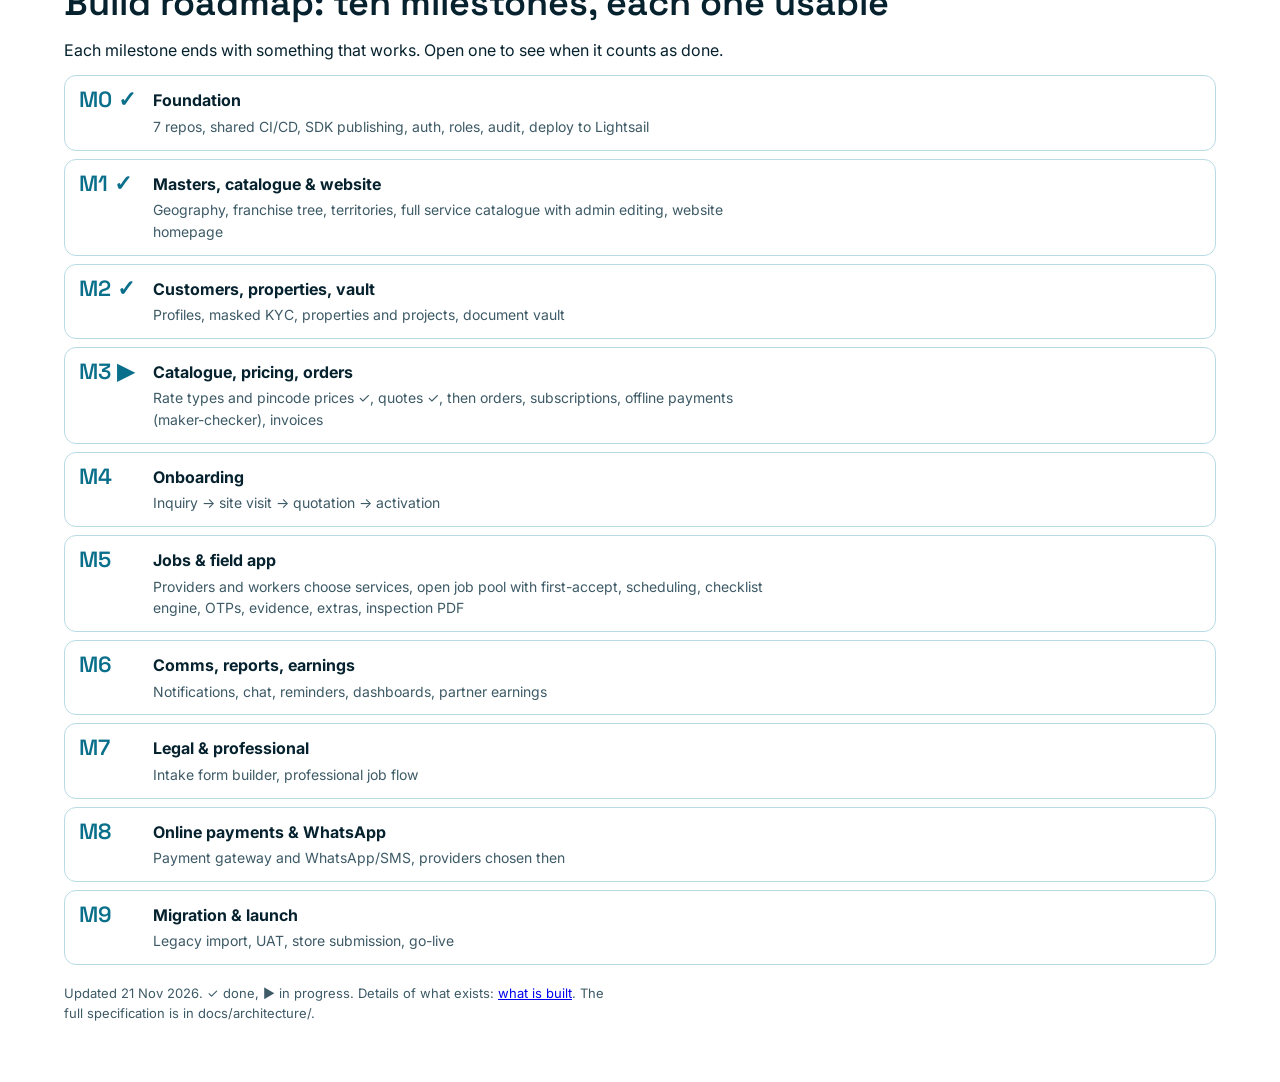
==== commit 87d4a625: "docs: update to the current build, add hierarchy and dispatch Co-Authored-By: Claude Sonnet 5.5 <nor" ====
--- a/index.html
+++ b/index.html
@@ -82,7 +82,7 @@
 <script>new MutationObserver(()=>{for(const c of document.querySelectorAll('.stack td:not([data-l])')){let i=0,p=c;while(p=p.previousElementSibling)i+=p.colSpan;c.dataset.l=c.closest('table').rows[0].cells[i]?.textContent||''}}).observe(document,{childList:true,subtree:true})</script>
 </head>
 <body>
-<nav class="scroll" aria-label="Sections"><a href="#map">System map</a><a href="#modules">Modules</a><a href="#jobs">Job states</a><a href="#pay">Payments</a><a href="#vault">Document vault</a><a href="#franchise">Franchise</a><a href="#cost">Hosting cost</a><a href="#road">Roadmap</a></nav>
+<nav class="scroll" aria-label="Sections"><a href="#map">System map</a><a href="#modules">Modules</a><a href="#jobs">Job states</a><a href="#pay">Payments</a><a href="#vault">Document vault</a><a href="#franchise">Franchise</a><a href="#cost">Hosting cost</a><a href="#road">Roadmap</a><a href="status.html">What is built →</a></nav>
 
 <section class="band" id="map"><div class="wrap hero">
 <div>
@@ -153,7 +153,7 @@
 <h2>Build roadmap: ten milestones, each one usable</h2>
 <p>Each milestone ends with something that works. Open one to see when it counts as done.</p>
 <div class="road" id="roadList"></div>
-<p class="note" style="margin-top:18px">Phase 2 draft v1, 20 Nov 2026. The full specification is in docs/new-system/README.md.</p>
+<p class="note" style="margin-top:18px">Updated 21 Nov 2026. ✓ done, ▶ in progress. Details of what exists: <a href="status.html">what is built</a>. The full specification is in docs/architecture/.</p>
 </div></section>
 
 <script>
@@ -238,7 +238,7 @@
 const folders=[['Ownership','Sale deed, title, mutation, encumbrance certificate'],['Tax & utilities','Property tax, electricity, water receipts'],['Legal & agreements','Power of attorney, rent and lease, maintenance contracts'],['KYC','Masked Aadhaar, PAN, passport or OCI. Visible to ops only'],['Inspection reports','PDFs created automatically after each visit'],['Job evidence','Before and after photos with time and location'],['Invoices','Every payment’s GST-ready invoice'],['Custom','Folders the owner creates']];
 $('#vaultGrid').innerHTML=folders.map(f=>`<div class="card"><h3>${f[0]}</h3><p>${f[1]}</p></div>`).join('');
 
-const fr={now:`<div><h3>Launch model: the hierarchy you have today</h3><p>MPD → Master franchise → Franchise → Service provider → Field worker. It is stored as an organisation tree with territories, so the levels are data rather than code.</p><p>Commission percentages per level and service category live in a rules table. Earnings are calculated from every captured payment and paid out monthly.</p></div><div class="kv"><div><b>Job routing</b>Provider mapped to the pincode</div><div><b>Margins</b>Shared through 3 partner layers</div><div><b>Changing later</b>Configuration + data migration, no rebuild</div></div>`,
+const fr={now:`<div><h3>Launch model: the hierarchy you have today</h3><p>MPD → Master franchise (a city) → Franchise (an area in the city) → Service provider → Service worker. It is stored as an organisation tree with territories (named groups of pincodes), so the levels are data rather than code. A new request goes to an open pool: every provider who covers the pincode and offers the service can see it, and the first to accept gets it. The franchise and master franchise above can see it too. The provider then assigns one of its own workers. See <a href="status.html#org">hierarchy and dispatch</a>.</p><p>Commission percentages per level and service category live in a rules table. Earnings are calculated from every captured payment and paid out monthly.</p></div><div class="kv"><div><b>Job routing</b>Open pool: every eligible provider sees it, first to accept wins</div><div><b>Areas</b>Pincodes, grouped into named territories</div><div><b>Margins</b>Shared through 3 partner layers</div></div>`,
 pitch:`<div><h3>Proposal: city partner + open vendor network</h3><p>One <b>city partner</b> owns each territory: sales, quality checks and owner relationships. Any <b>verified vendor</b> in that territory can take jobs for the services they're approved for. Jobs are offered to the best-rated available vendor, who has to accept within the SLA.</p><p>Fewer layers taking a margin means lower prices for NRIs and faster response, and cities can be added one at a time.</p></div><div class="kv"><div><b>Job routing</b>Auto-offer by rating and availability</div><div><b>Margins</b>Platform fee + partner override + vendor payout per job</div><div><b>Pitch it when</b>2–3 cities are live and there are ratings data to show</div></div>`};
 function drawF(k){$$('#franchise .tog button').forEach(b=>{const on=b.dataset.f==k;b.classList.toggle('on',on);b.setAttribute('aria-pressed',on)});$('#frOut').innerHTML=fr[k]}
 $$('#franchise .tog button').forEach(b=>b.addEventListener('click',()=>drawF(b.dataset.f)));drawF('now');
@@ -258,12 +258,12 @@
 $$('#costRows select').forEach(s=>s.addEventListener('change',calc));calc();
 
 const road=[
-['M0','Foundation','7 repos, shared CI/CD, SDK publishing, auth, roles, audit, deploy to Lightsail','A user can sign up and log in on web and mobile, and a push to main deploys safely.'],
-['M1','Masters, catalogue & website','Geography, franchise tree, territories, full service catalogue with admin editing, website homepage','Admin switches a service off and it disappears from the website within seconds.'],
-['M2','Customers, properties, vault','Profiles, masked KYC, properties and projects, document vault','An NRI adds a property and uploads a sale deed from the phone.'],
-['M3','Catalogue, pricing, orders','Services, price books, plans, offline payments (maker-checker), invoices','An approved payment for a plan creates a subscription and visit entitlements.'],
+['M0 ✓','Foundation','7 repos, shared CI/CD, SDK publishing, auth, roles, audit, deploy to Lightsail','A user can sign up and log in on web and mobile, and a push to main deploys safely.'],
+['M1 ✓','Masters, catalogue & website','Geography, franchise tree, territories, full service catalogue with admin editing, website homepage','Admin switches a service off and it disappears from the website within seconds.'],
+['M2 ✓','Customers, properties, vault','Profiles, masked KYC, properties and projects, document vault','An NRI adds a property and uploads a sale deed from the phone.'],
+['M3 ▶','Catalogue, pricing, orders','Rate types and pincode prices ✓, quotes ✓, then orders, subscriptions, offline payments (maker-checker), invoices','An approved payment for a plan creates a subscription and visit entitlements.'],
 ['M4','Onboarding','Inquiry → site visit → quotation → activation','The full NRI journey works end to end.'],
-['M5','Jobs & field app','Scheduling, checklist engine, OTPs, evidence, extras, inspection PDF','A worker finishes a job on mobile, and the owner abroad sees the report.'],
+['M5','Jobs & field app','Providers and workers choose services, open job pool with first-accept, scheduling, checklist engine, OTPs, evidence, extras, inspection PDF','A worker finishes a job on mobile, and the owner abroad sees the report.'],
 ['M6','Comms, reports, earnings','Notifications, chat, reminders, dashboards, partner earnings','Reminders arrive on time, and partners see their earnings.'],
 ['M7','Legal & professional','Intake form builder, professional job flow','Legal services can be bought and delivered in the app.'],
 ['M8','Online payments & WhatsApp','Payment gateway and WhatsApp/SMS, providers chosen then','A customer pays online and gets WhatsApp updates.'],
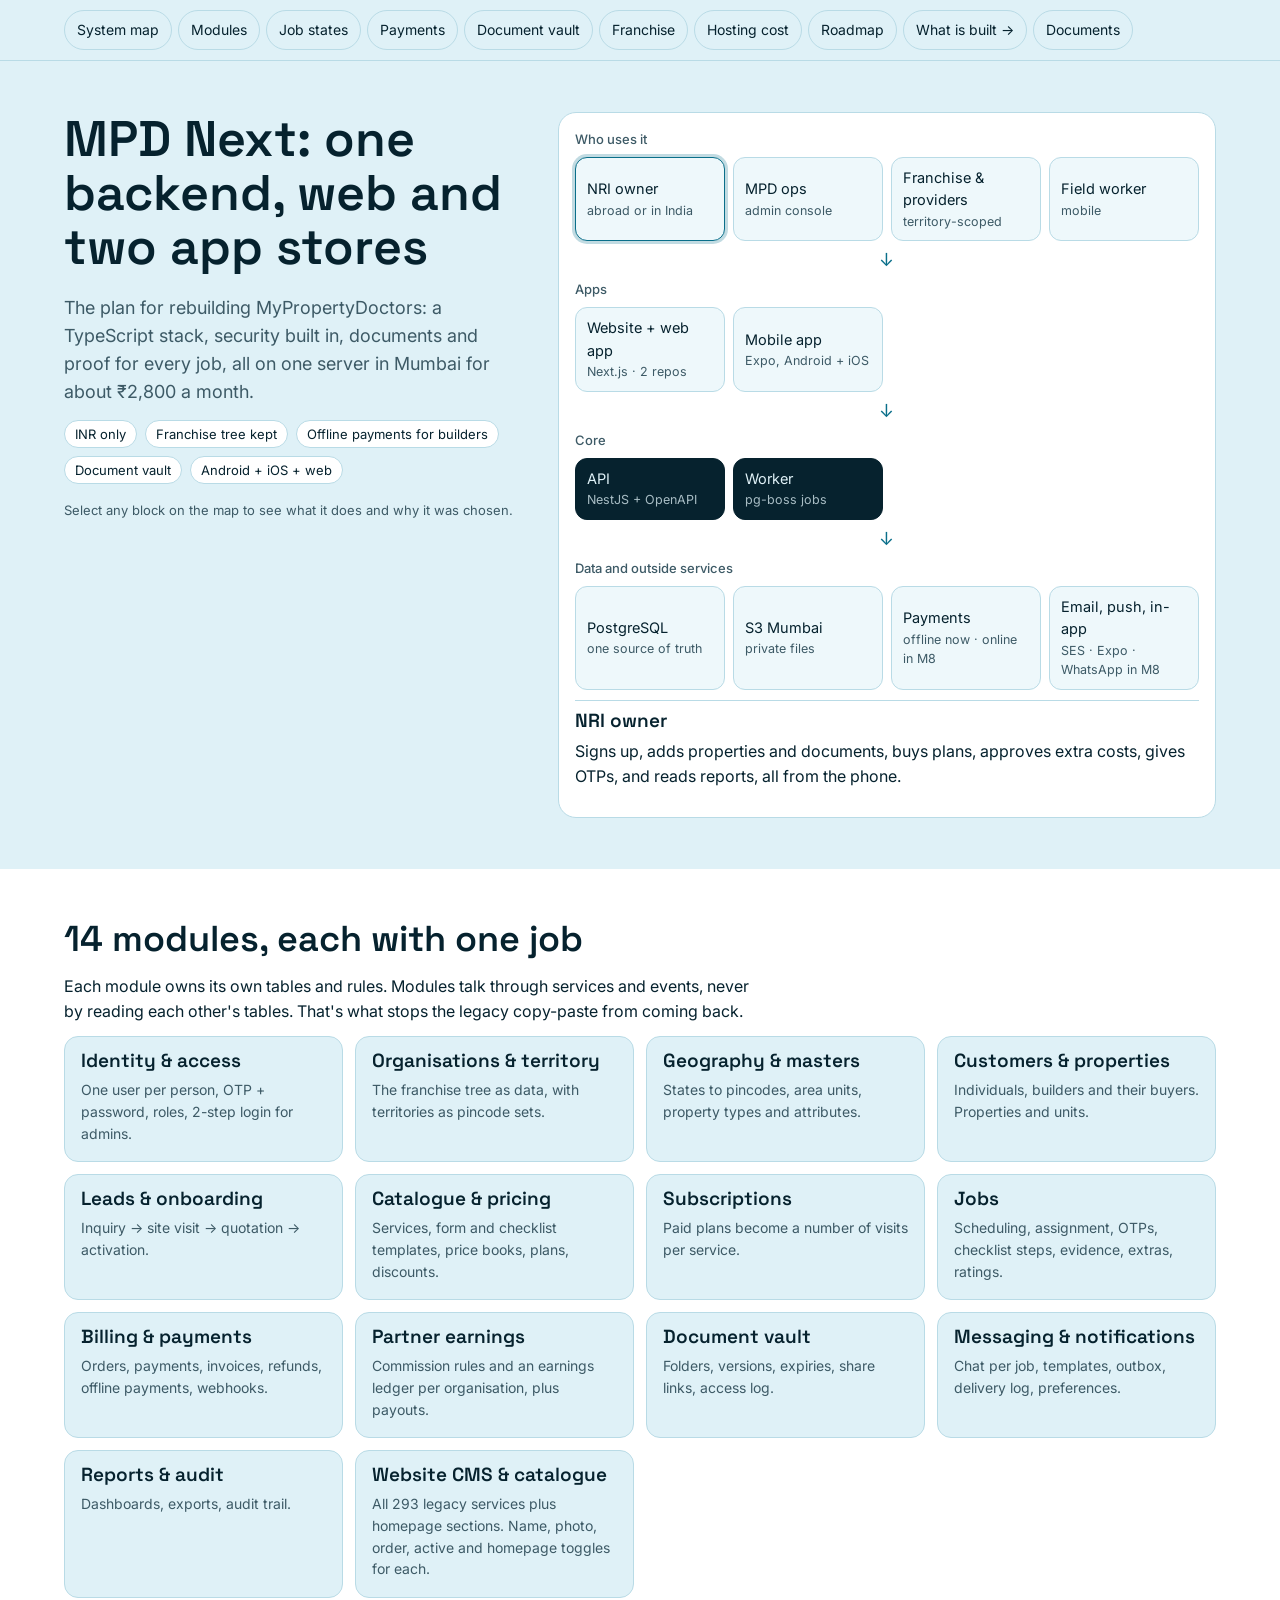
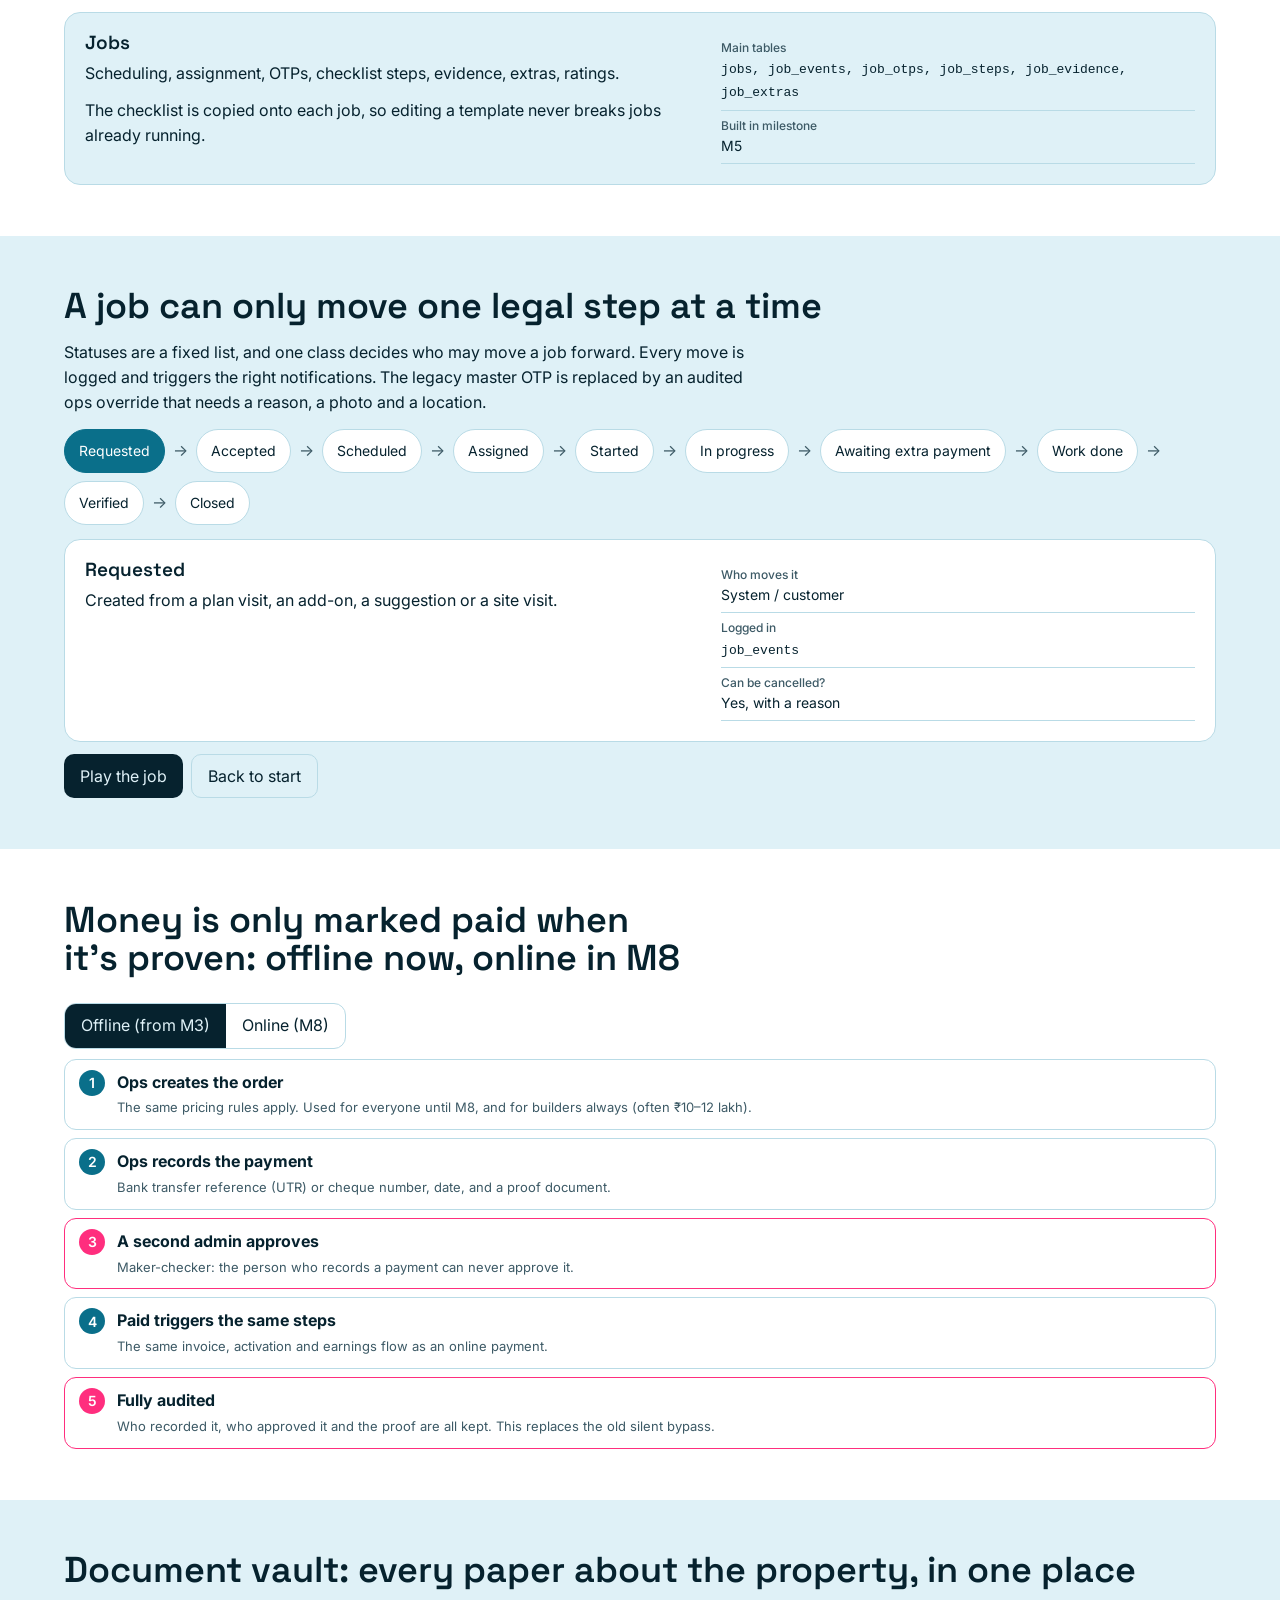
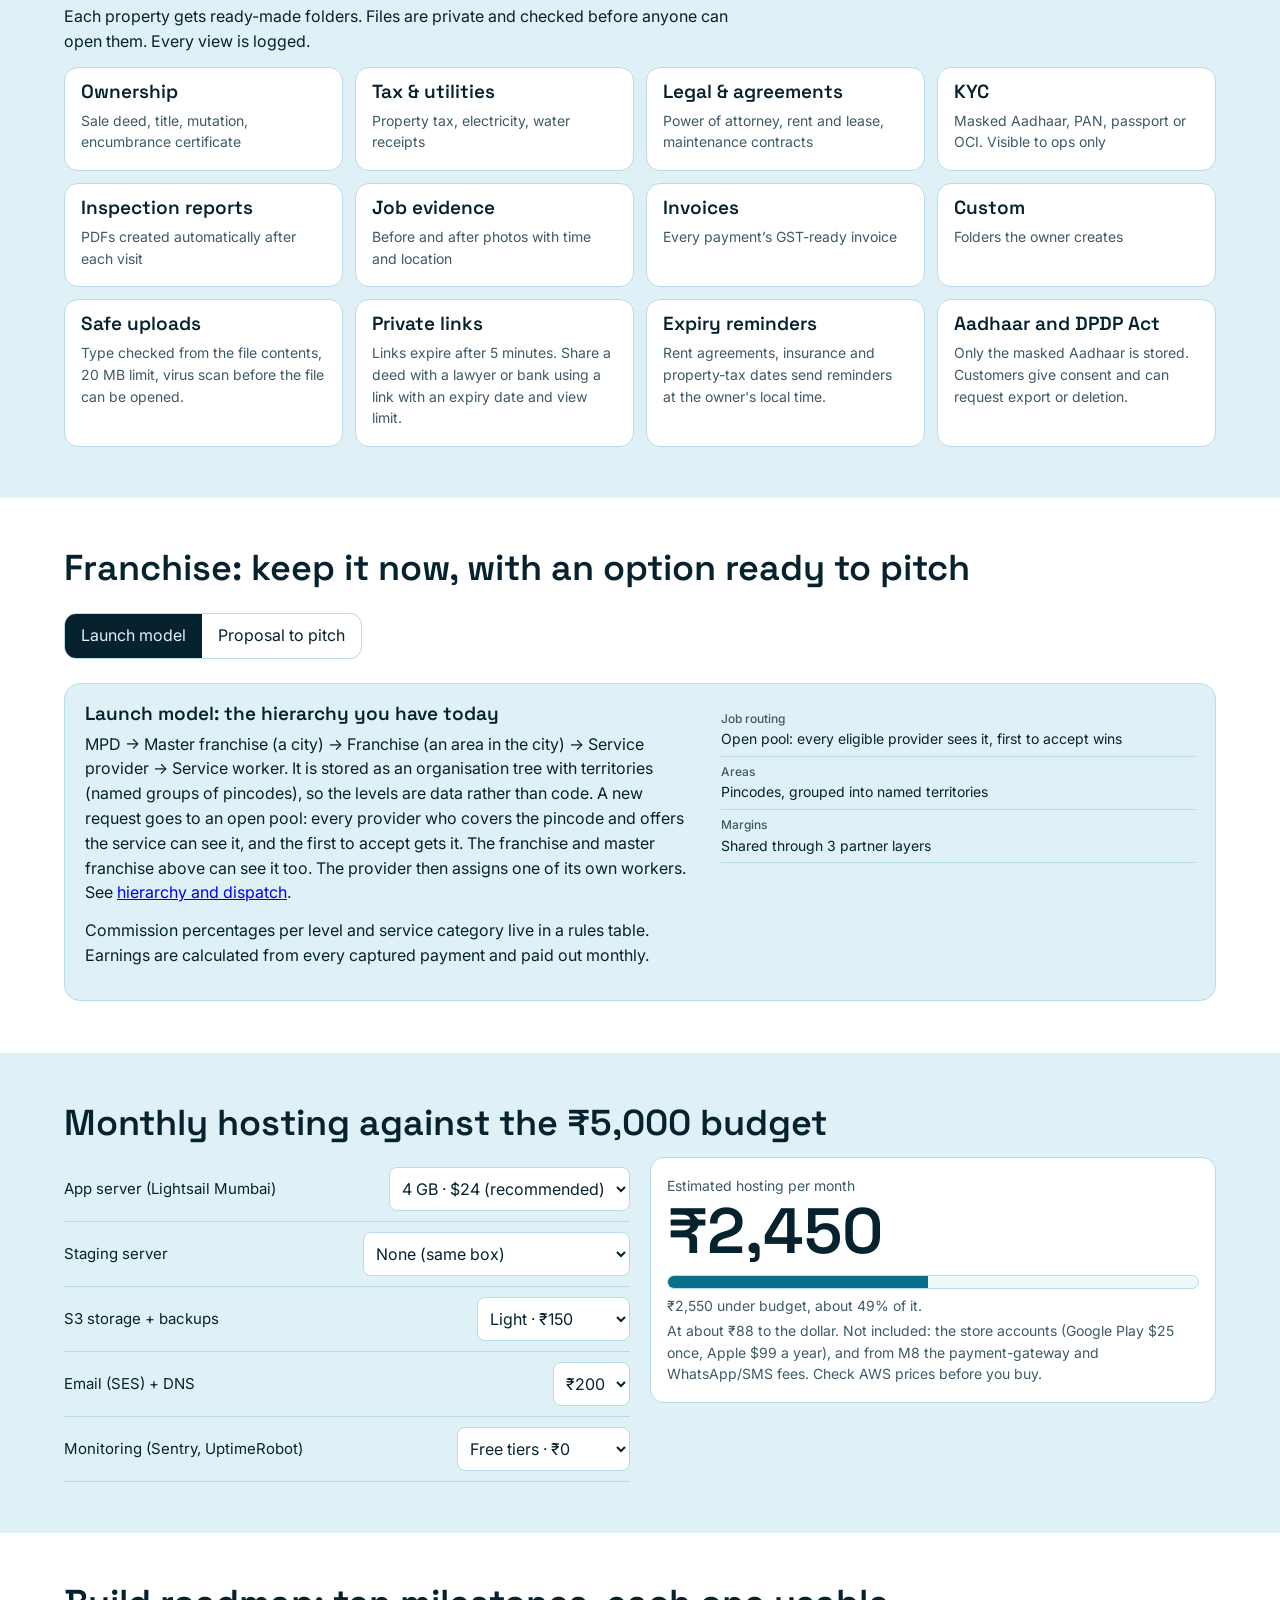
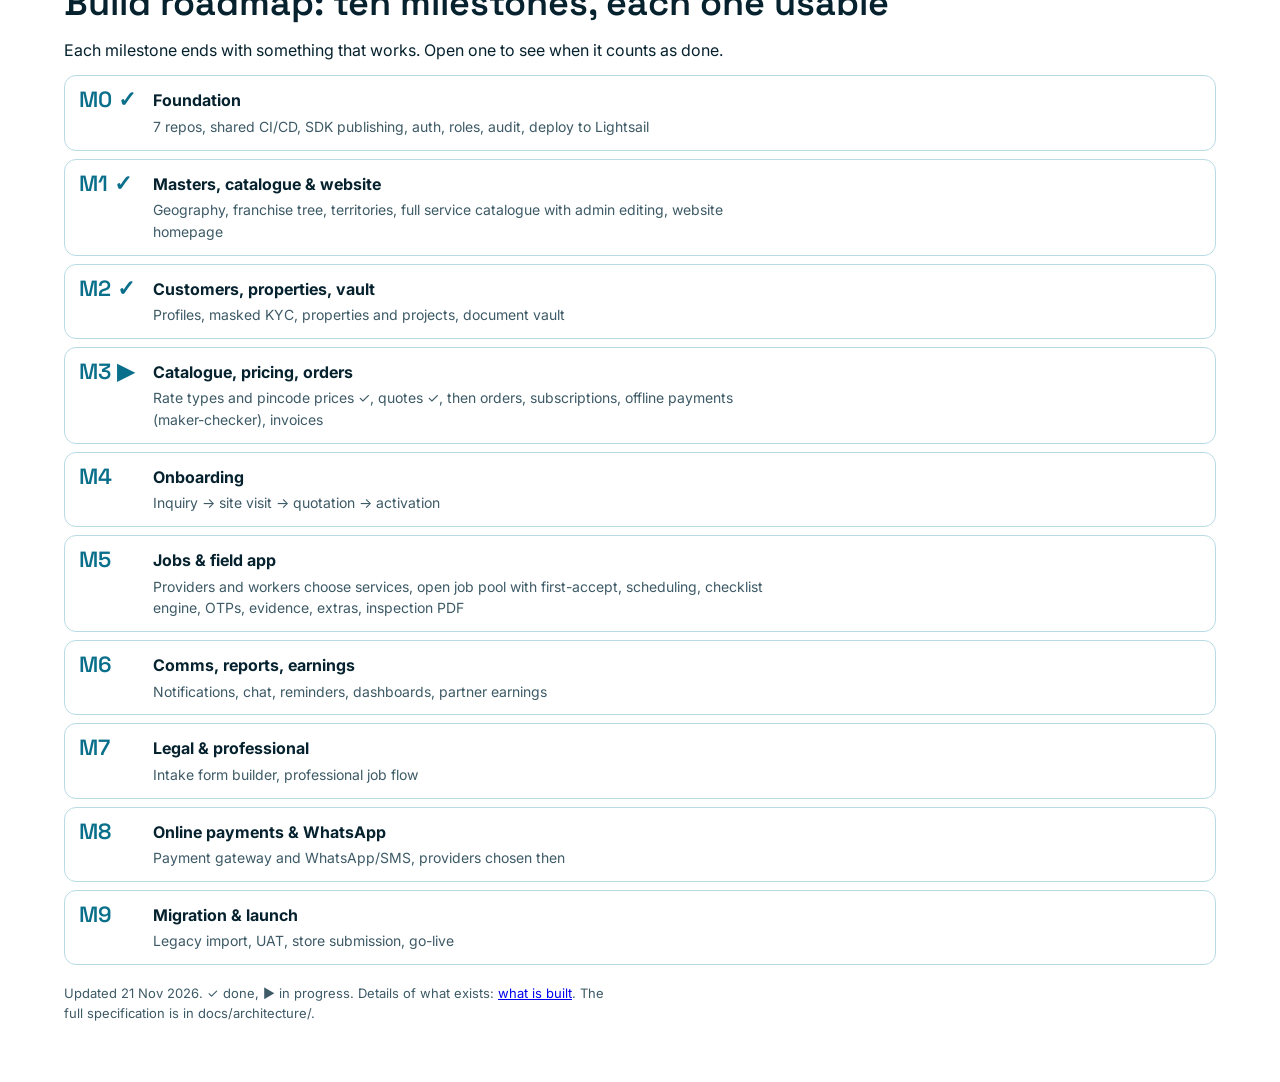
==== commit a4be0c21: "docs: keep all documentation in git; point CLAUDE.md files at mpd-handbook-developer/docs; record ow" ====
--- a/index.html
+++ b/index.html
@@ -82,7 +82,7 @@
 <script>new MutationObserver(()=>{for(const c of document.querySelectorAll('.stack td:not([data-l])')){let i=0,p=c;while(p=p.previousElementSibling)i+=p.colSpan;c.dataset.l=c.closest('table').rows[0].cells[i]?.textContent||''}}).observe(document,{childList:true,subtree:true})</script>
 </head>
 <body>
-<nav class="scroll" aria-label="Sections"><a href="#map">System map</a><a href="#modules">Modules</a><a href="#jobs">Job states</a><a href="#pay">Payments</a><a href="#vault">Document vault</a><a href="#franchise">Franchise</a><a href="#cost">Hosting cost</a><a href="#road">Roadmap</a><a href="status.html">What is built →</a></nav>
+<nav class="scroll" aria-label="Sections"><a href="#map">System map</a><a href="#modules">Modules</a><a href="#jobs">Job states</a><a href="#pay">Payments</a><a href="#vault">Document vault</a><a href="#franchise">Franchise</a><a href="#cost">Hosting cost</a><a href="#road">Roadmap</a><a href="status.html">What is built →</a><a href="docs/view.html">Documents</a></nav>
 
 <section class="band" id="map"><div class="wrap hero">
 <div>
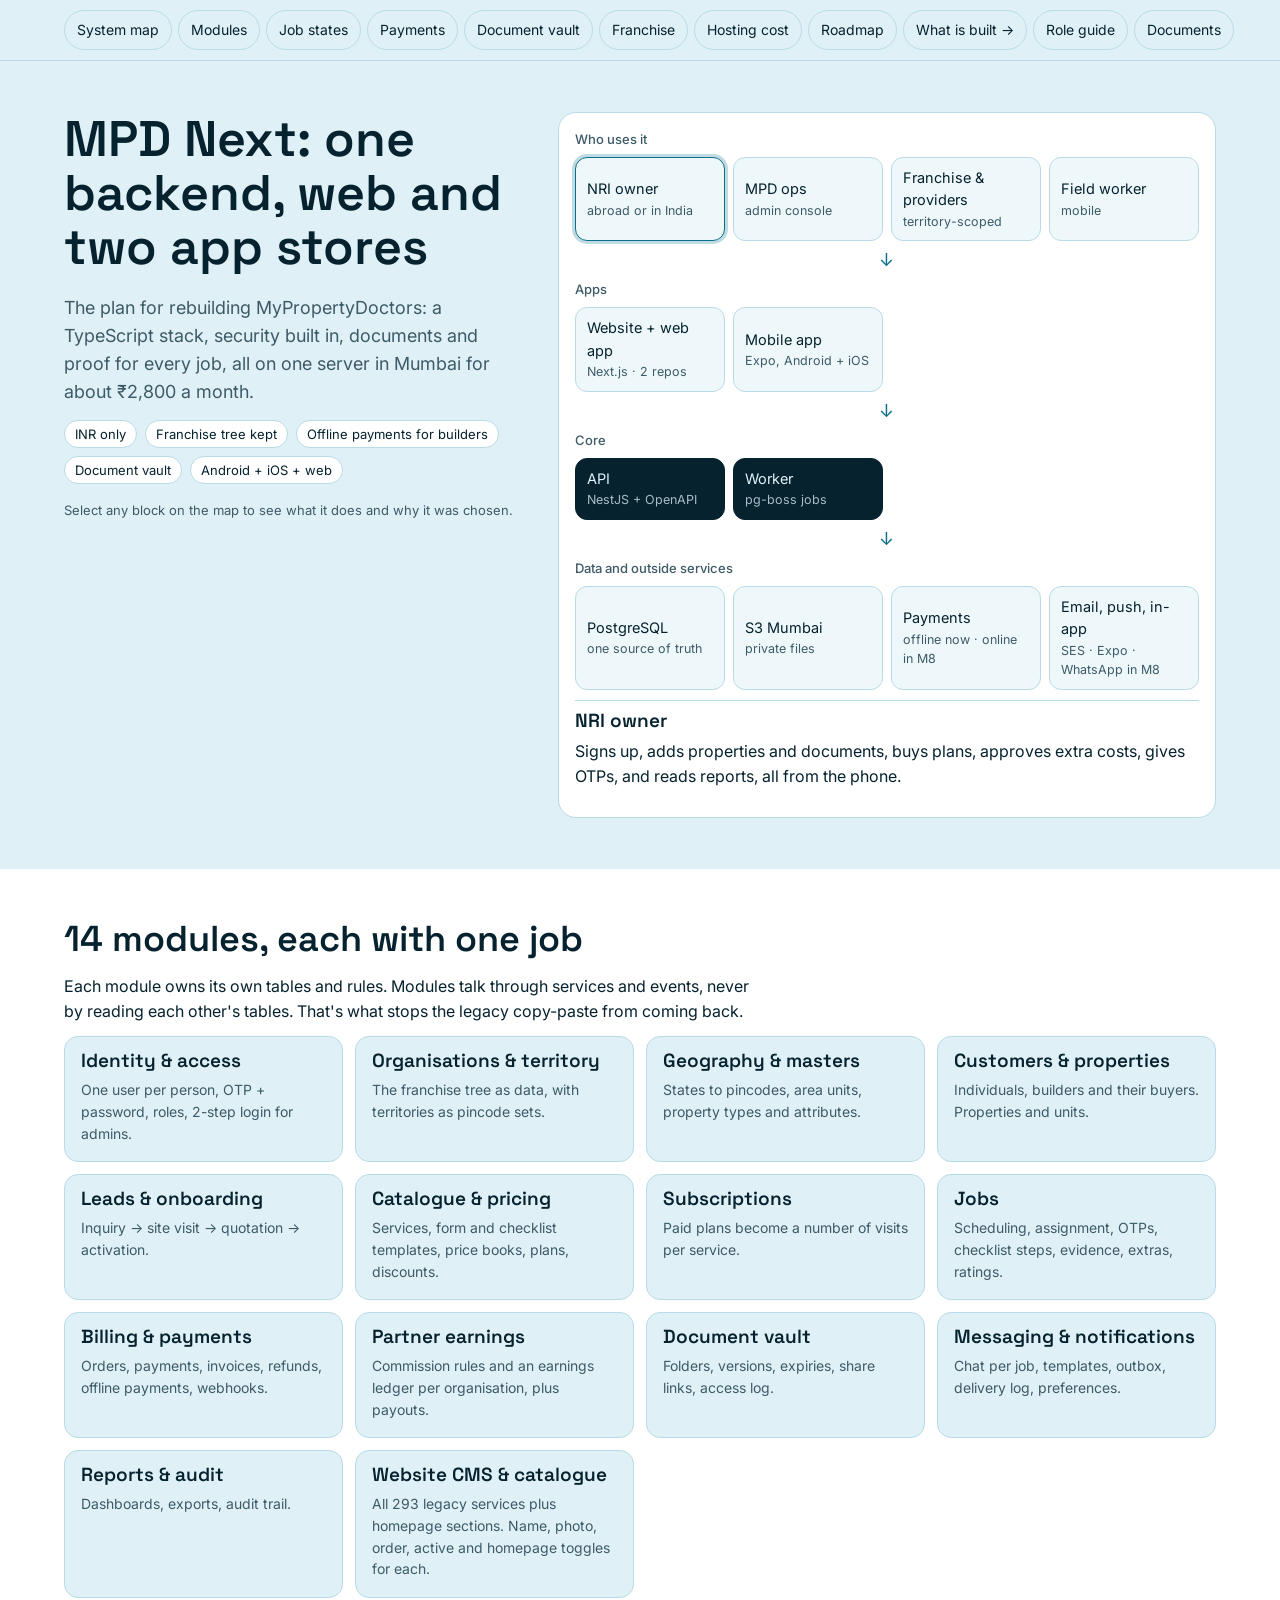
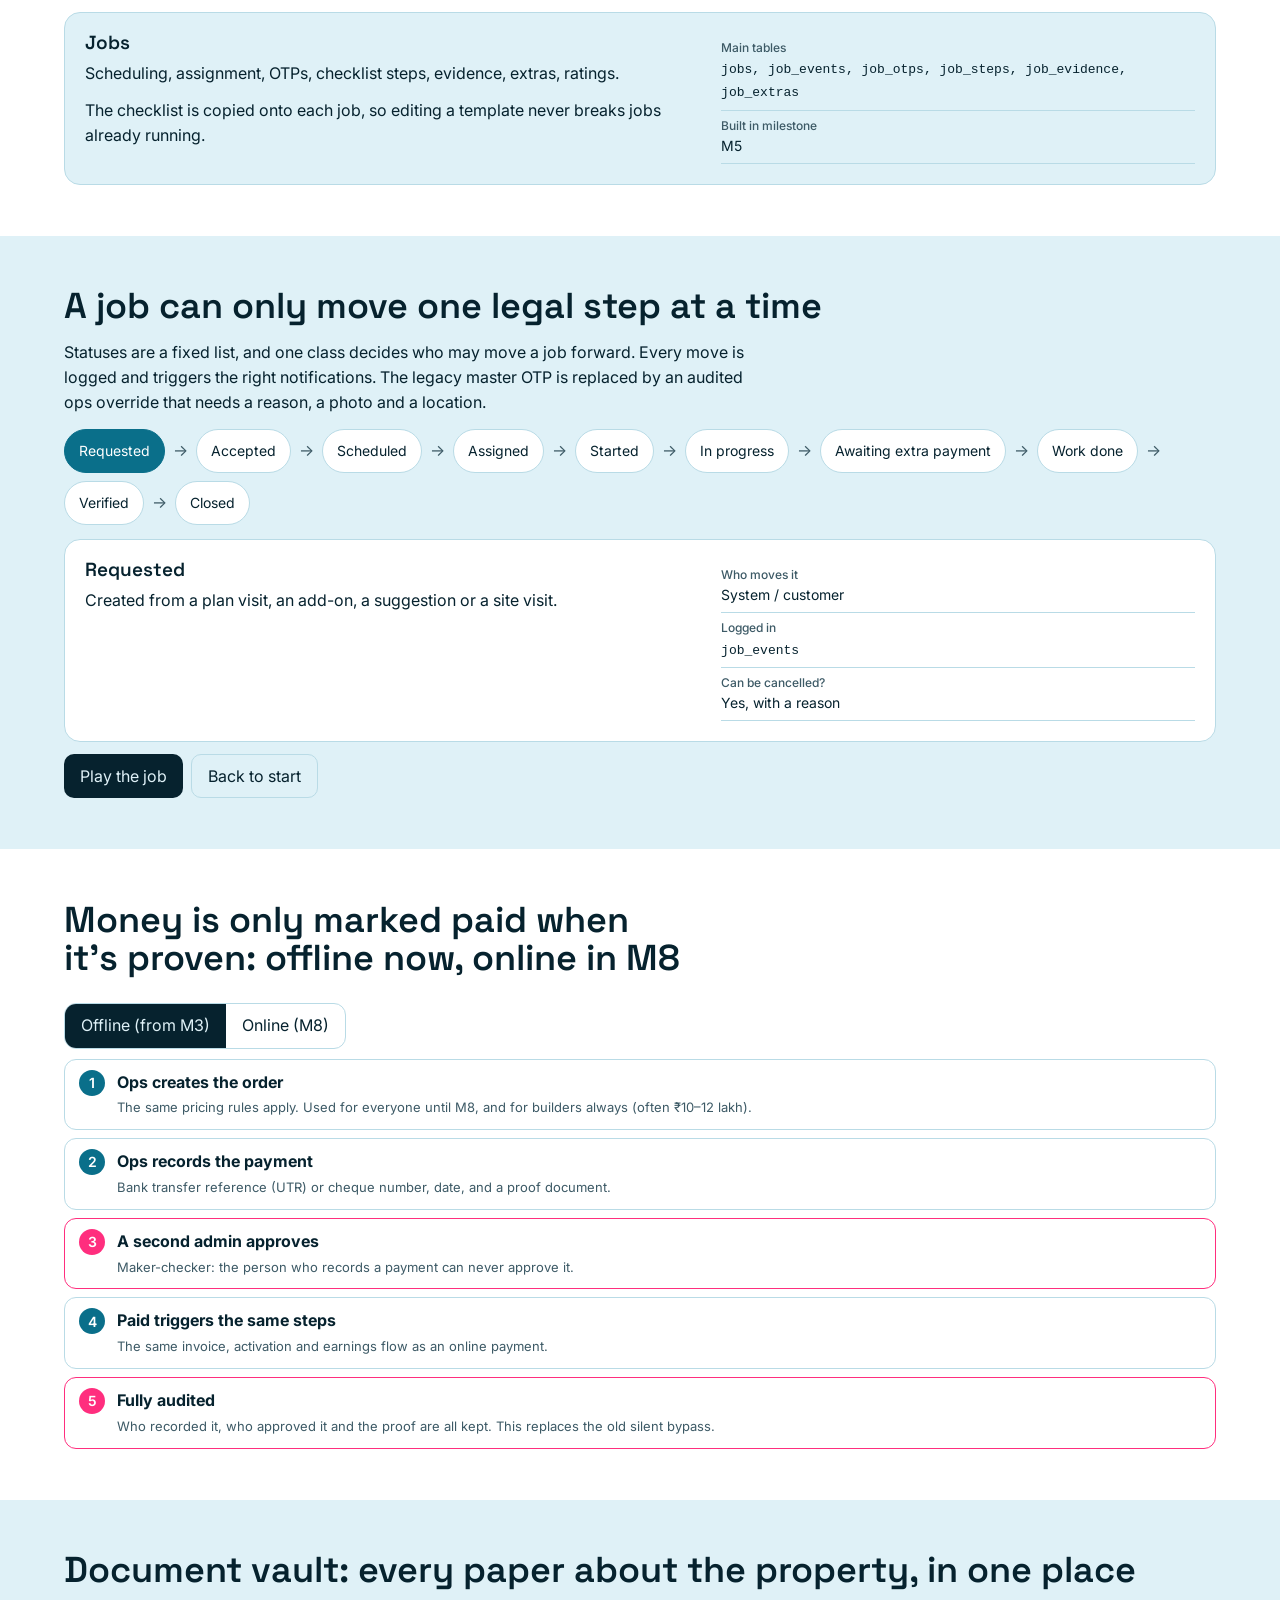
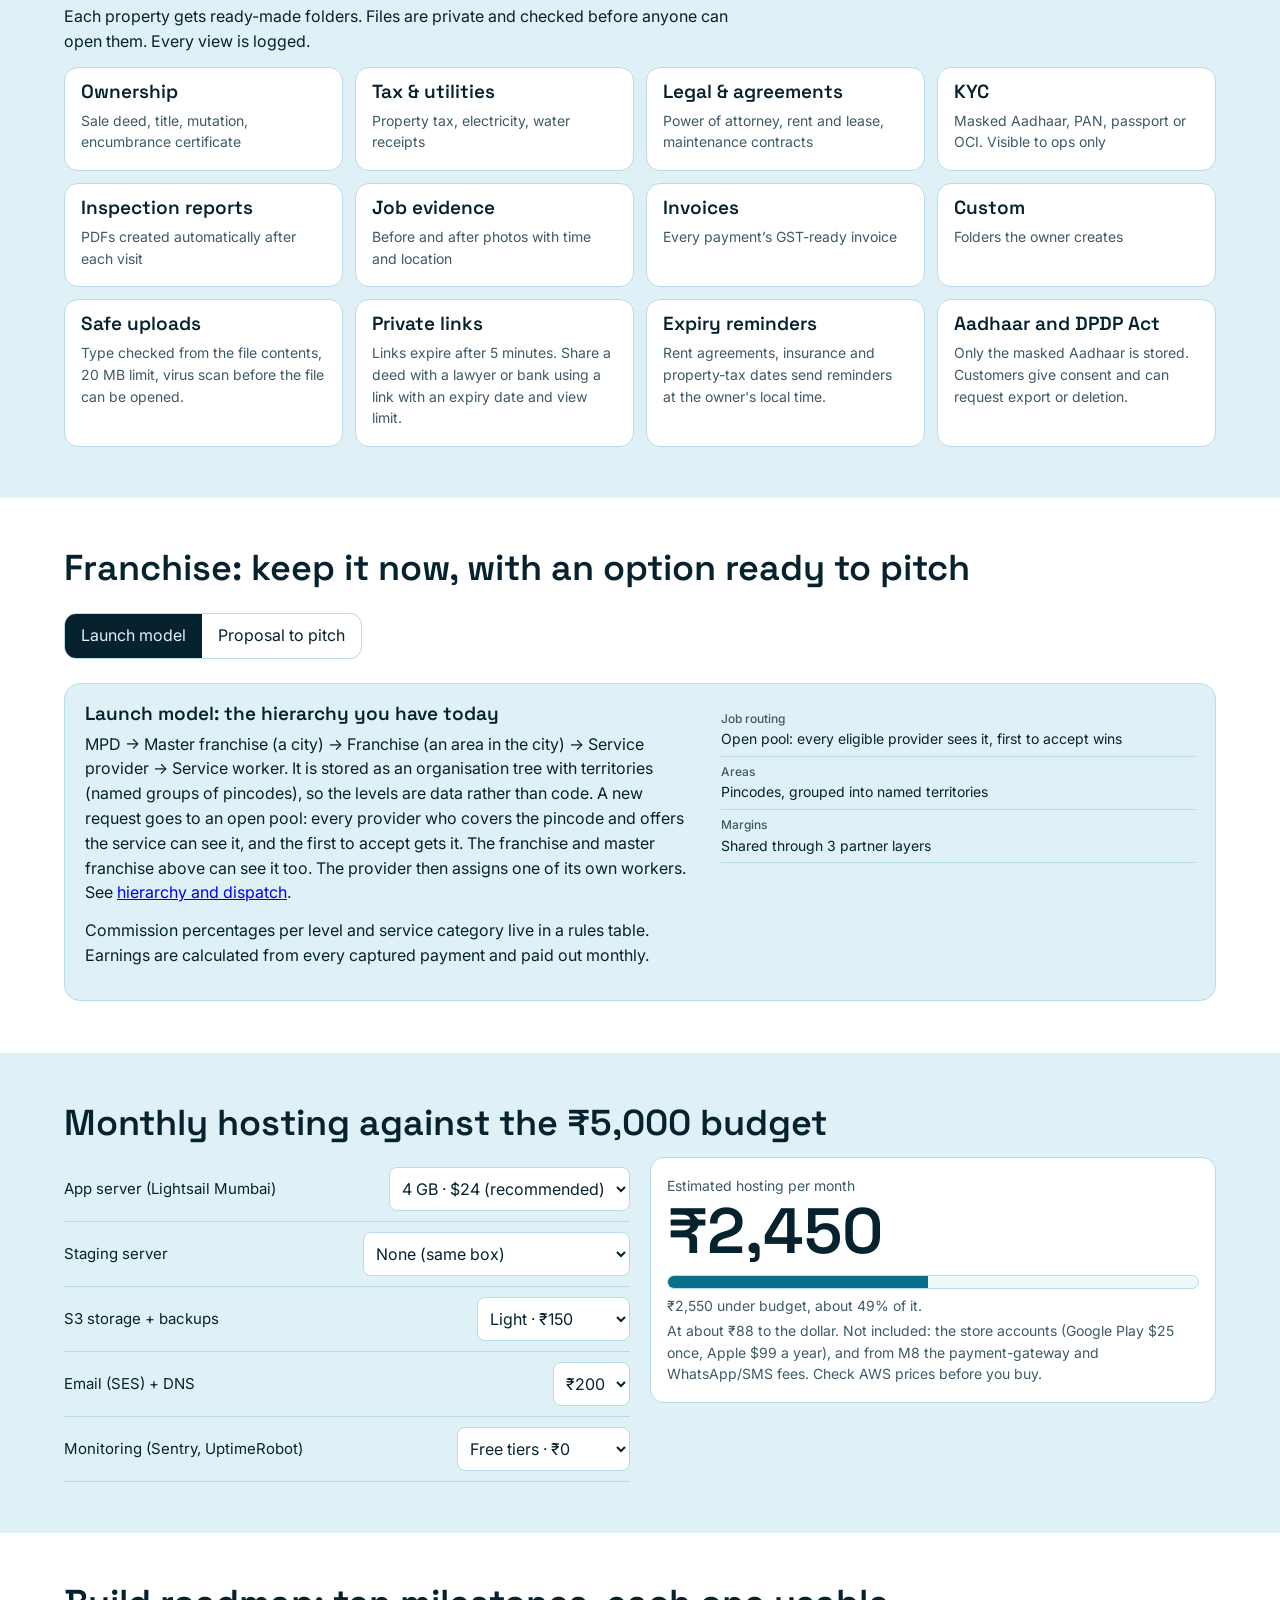
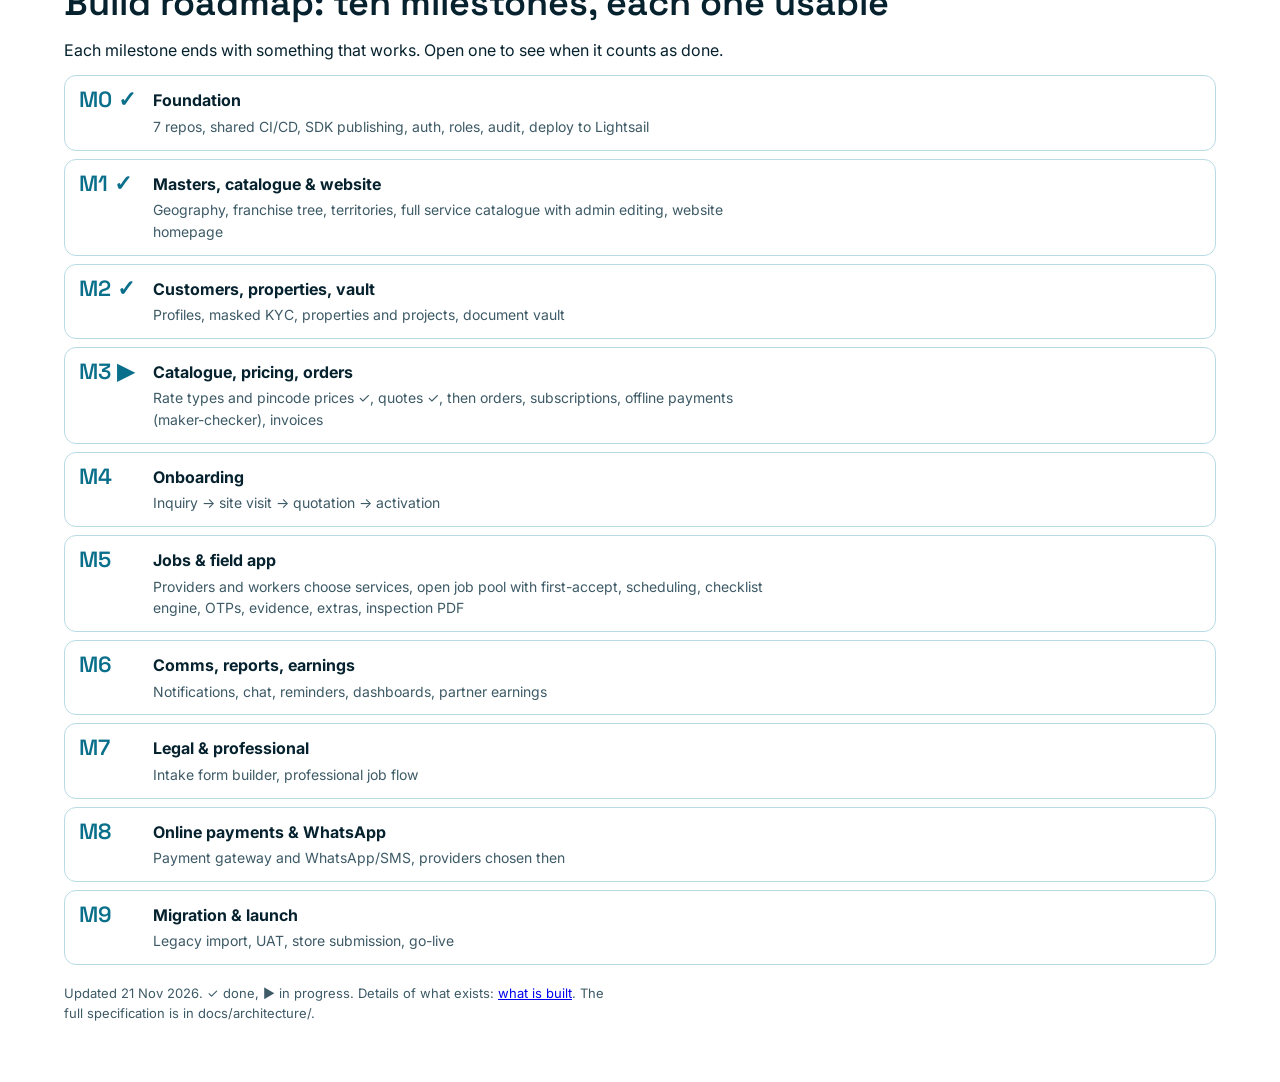
==== commit 8374f7a7: "docs: context repo and role guide wiring (CLAUDE.md pointers, workspace files, guide site) Co-Author" ====
--- a/index.html
+++ b/index.html
@@ -82,7 +82,7 @@
 <script>new MutationObserver(()=>{for(const c of document.querySelectorAll('.stack td:not([data-l])')){let i=0,p=c;while(p=p.previousElementSibling)i+=p.colSpan;c.dataset.l=c.closest('table').rows[0].cells[i]?.textContent||''}}).observe(document,{childList:true,subtree:true})</script>
 </head>
 <body>
-<nav class="scroll" aria-label="Sections"><a href="#map">System map</a><a href="#modules">Modules</a><a href="#jobs">Job states</a><a href="#pay">Payments</a><a href="#vault">Document vault</a><a href="#franchise">Franchise</a><a href="#cost">Hosting cost</a><a href="#road">Roadmap</a><a href="status.html">What is built →</a><a href="docs/view.html">Documents</a></nav>
+<nav class="scroll" aria-label="Sections"><a href="#map">System map</a><a href="#modules">Modules</a><a href="#jobs">Job states</a><a href="#pay">Payments</a><a href="#vault">Document vault</a><a href="#franchise">Franchise</a><a href="#cost">Hosting cost</a><a href="#road">Roadmap</a><a href="status.html">What is built →</a><a href="guide/index.html">Role guide</a><a href="docs/view.html">Documents</a></nav>
 
 <section class="band" id="map"><div class="wrap hero">
 <div>
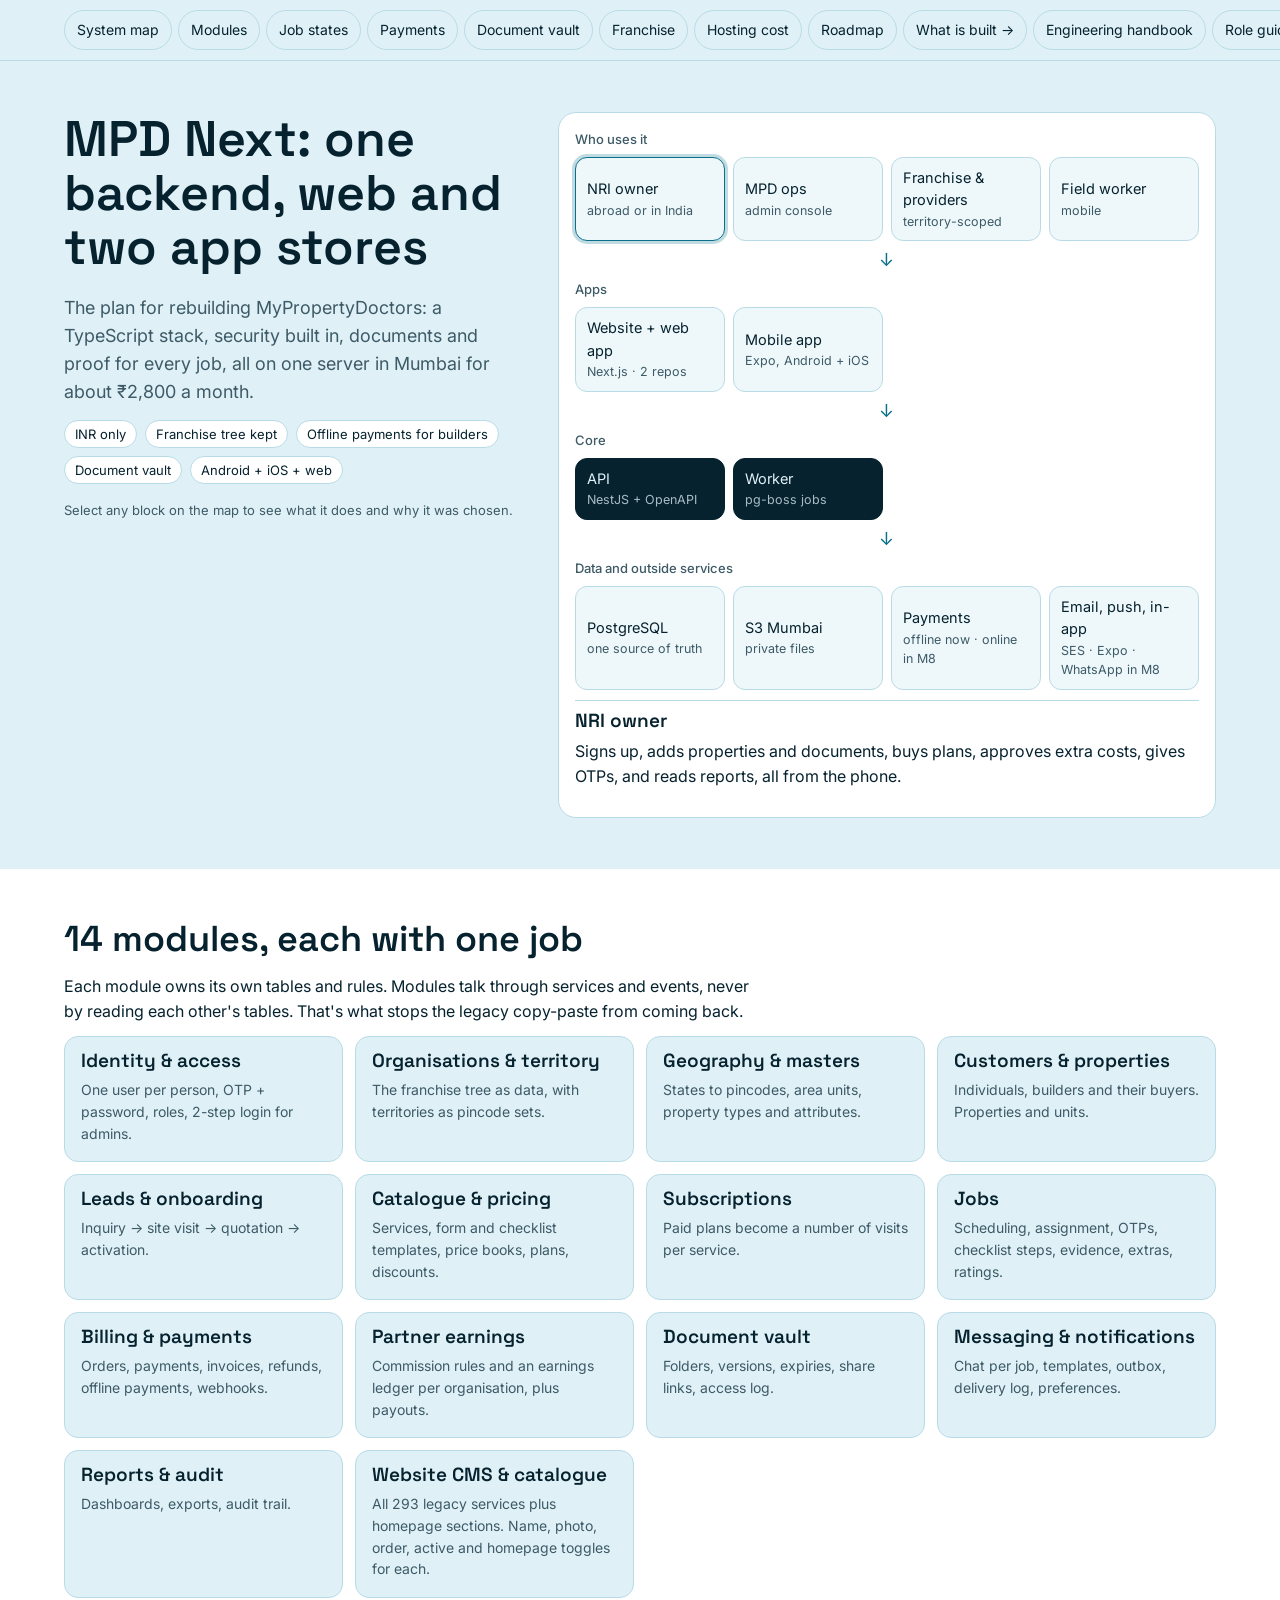
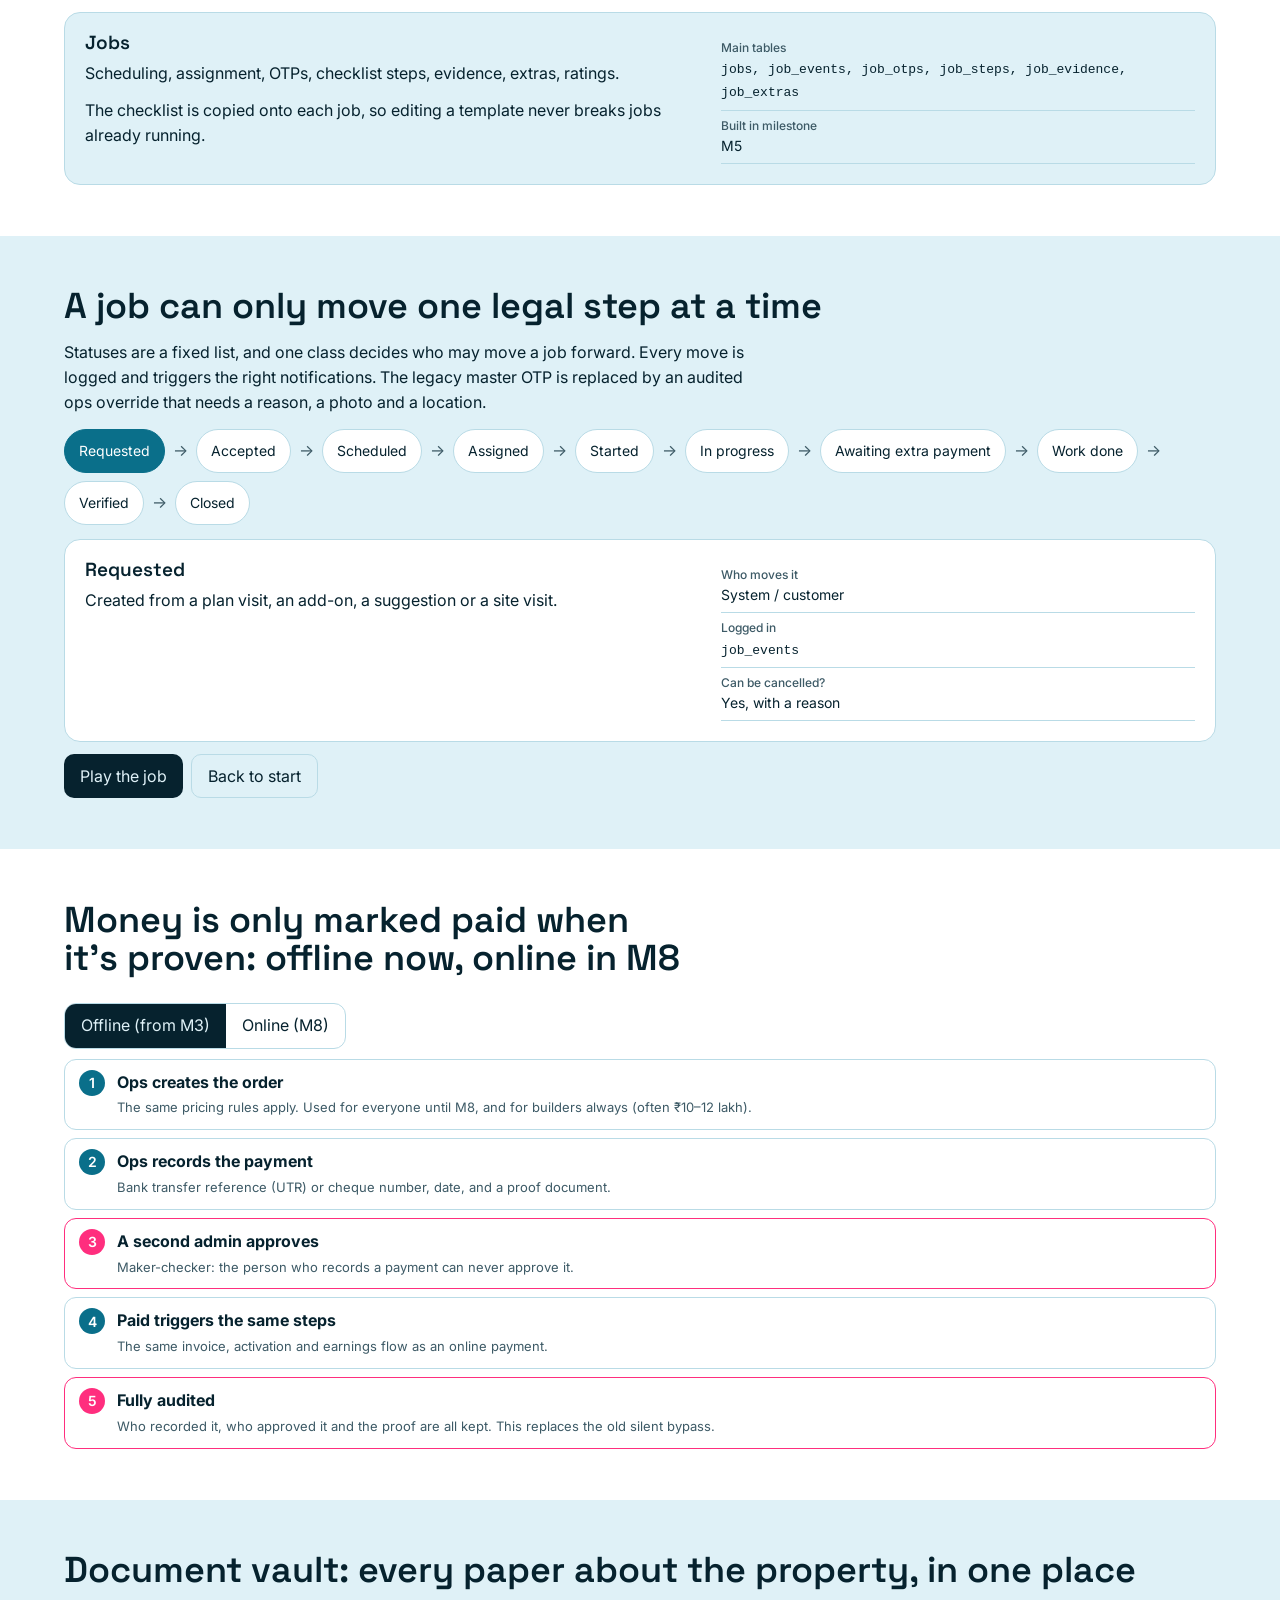
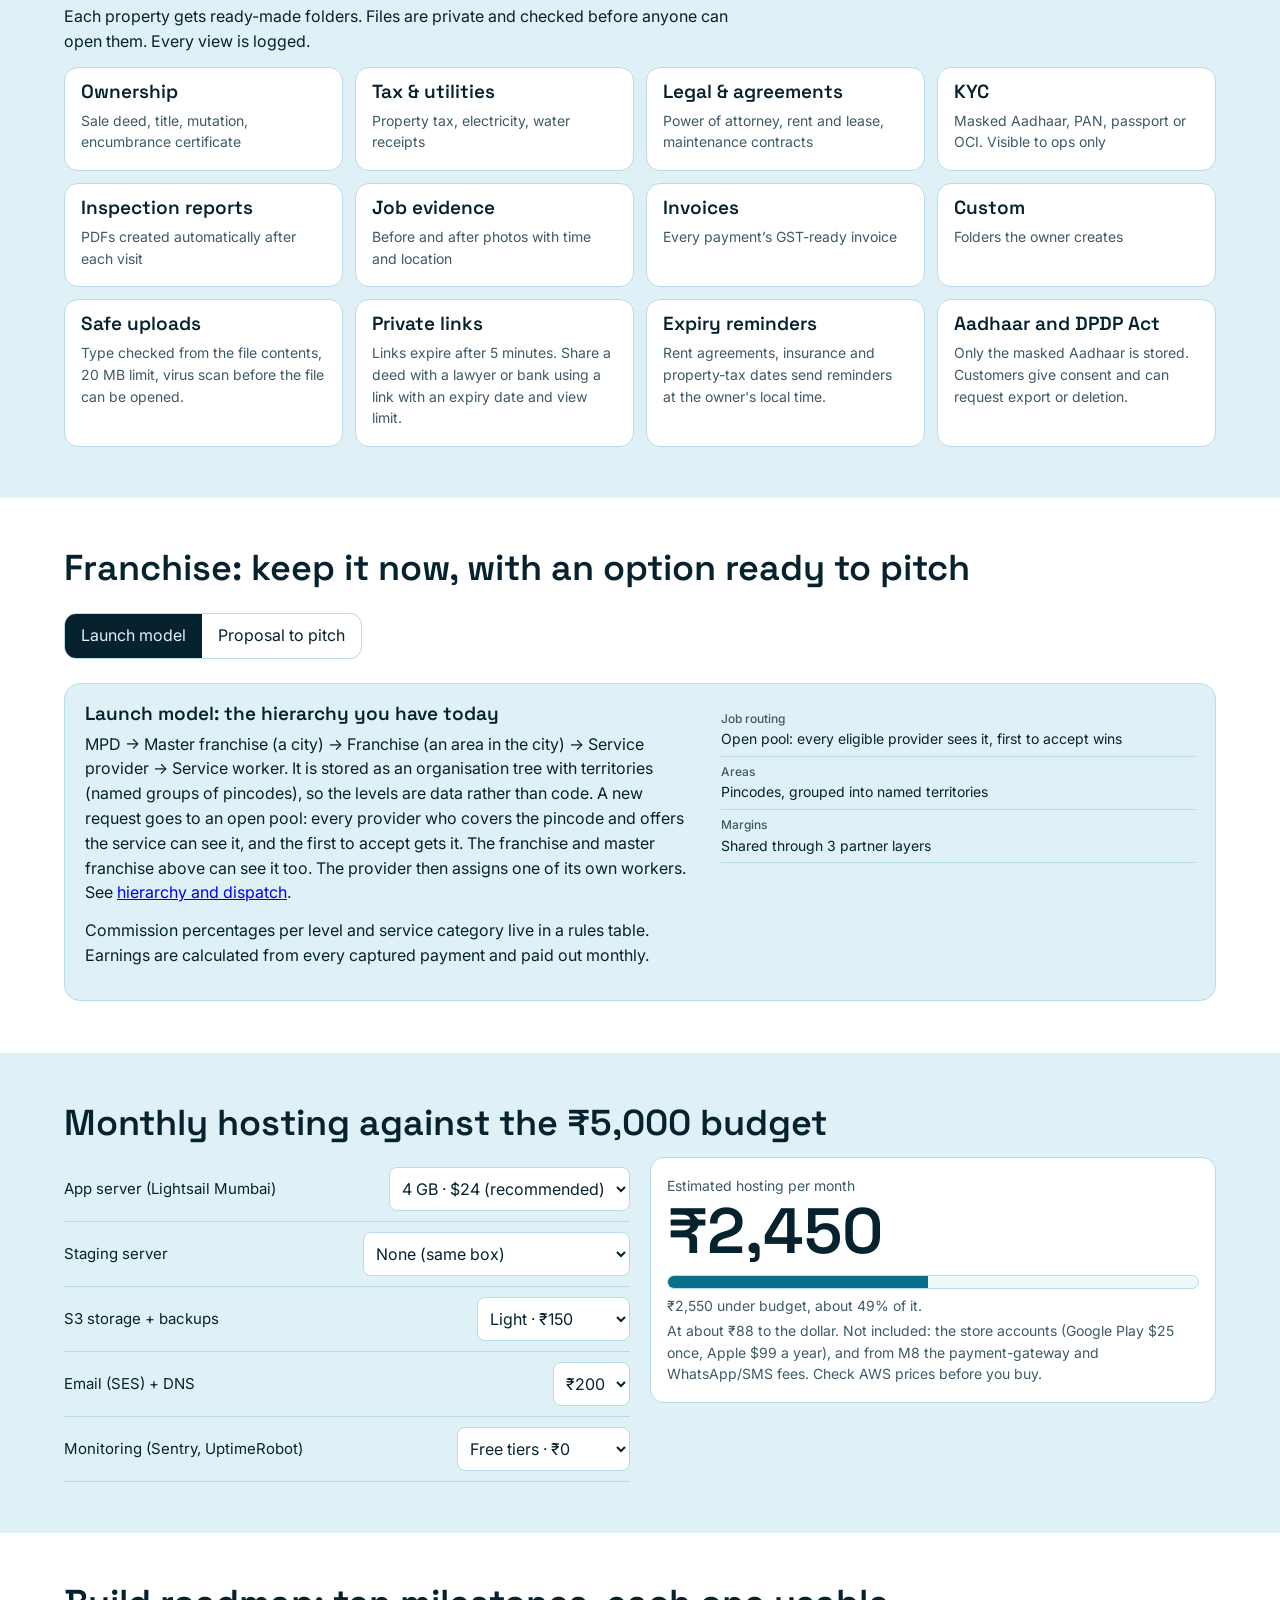
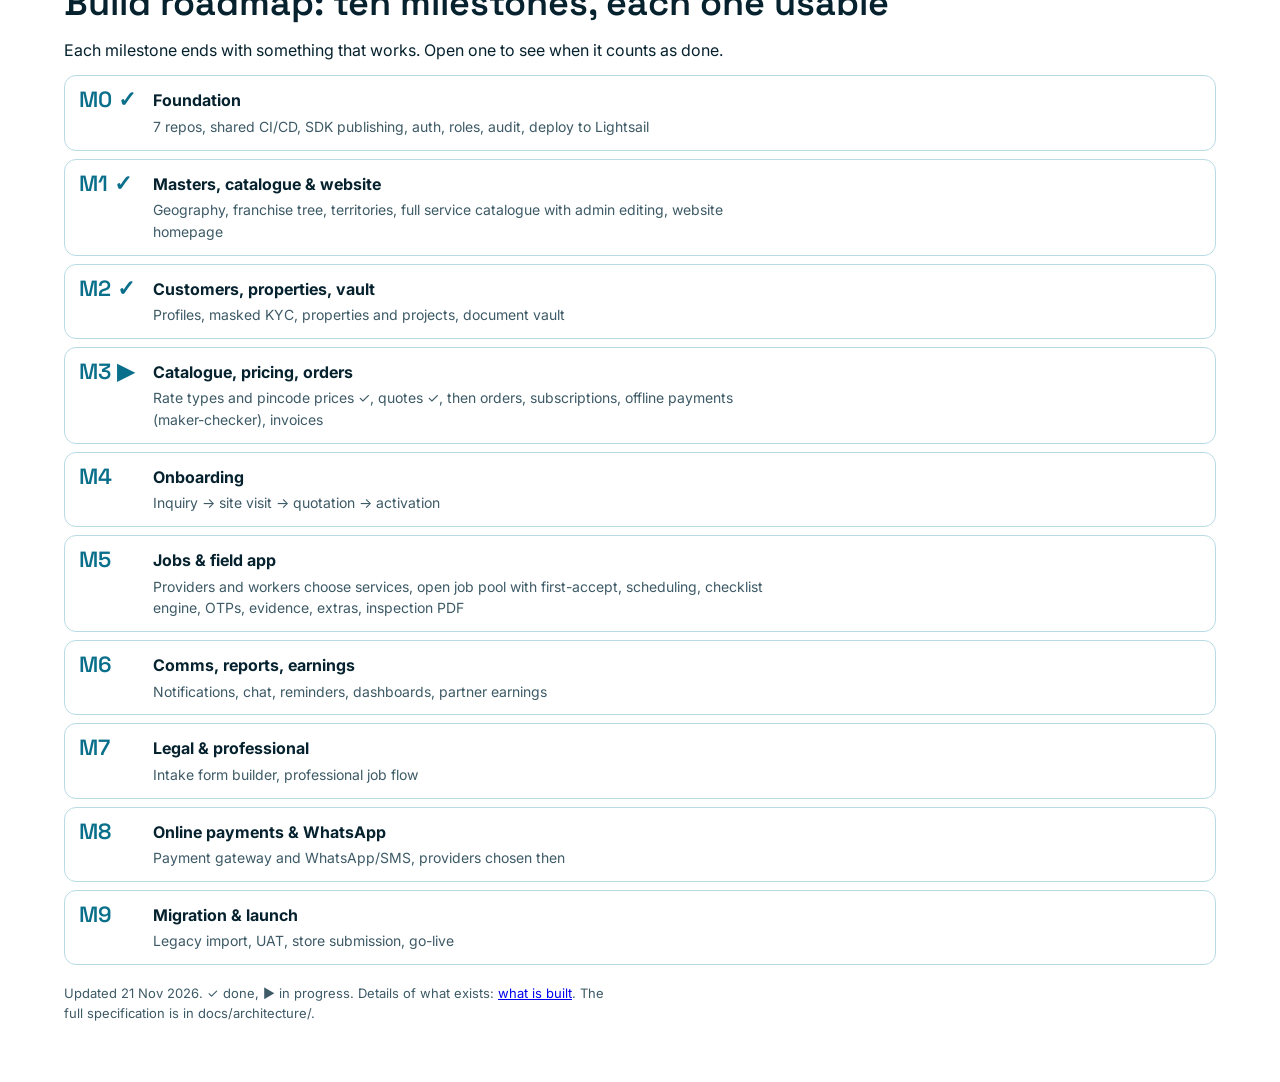
==== commit af129033: "docs: engineering handbook, M6.3 chat Co-Authored-By: Claude Sonnet 5.5 <noreply@anthropic.com>" ====
--- a/index.html
+++ b/index.html
@@ -82,7 +82,7 @@
 <script>new MutationObserver(()=>{for(const c of document.querySelectorAll('.stack td:not([data-l])')){let i=0,p=c;while(p=p.previousElementSibling)i+=p.colSpan;c.dataset.l=c.closest('table').rows[0].cells[i]?.textContent||''}}).observe(document,{childList:true,subtree:true})</script>
 </head>
 <body>
-<nav class="scroll" aria-label="Sections"><a href="#map">System map</a><a href="#modules">Modules</a><a href="#jobs">Job states</a><a href="#pay">Payments</a><a href="#vault">Document vault</a><a href="#franchise">Franchise</a><a href="#cost">Hosting cost</a><a href="#road">Roadmap</a><a href="status.html">What is built →</a><a href="guide/index.html">Role guide</a><a href="docs/view.html">Documents</a></nav>
+<nav class="scroll" aria-label="Sections"><a href="#map">System map</a><a href="#modules">Modules</a><a href="#jobs">Job states</a><a href="#pay">Payments</a><a href="#vault">Document vault</a><a href="#franchise">Franchise</a><a href="#cost">Hosting cost</a><a href="#road">Roadmap</a><a href="status.html">What is built →</a><a href="engineering/index.html">Engineering handbook</a><a href="guide/index.html">Role guide</a><a href="docs/view.html">Documents</a></nav>
 
 <section class="band" id="map"><div class="wrap hero">
 <div>
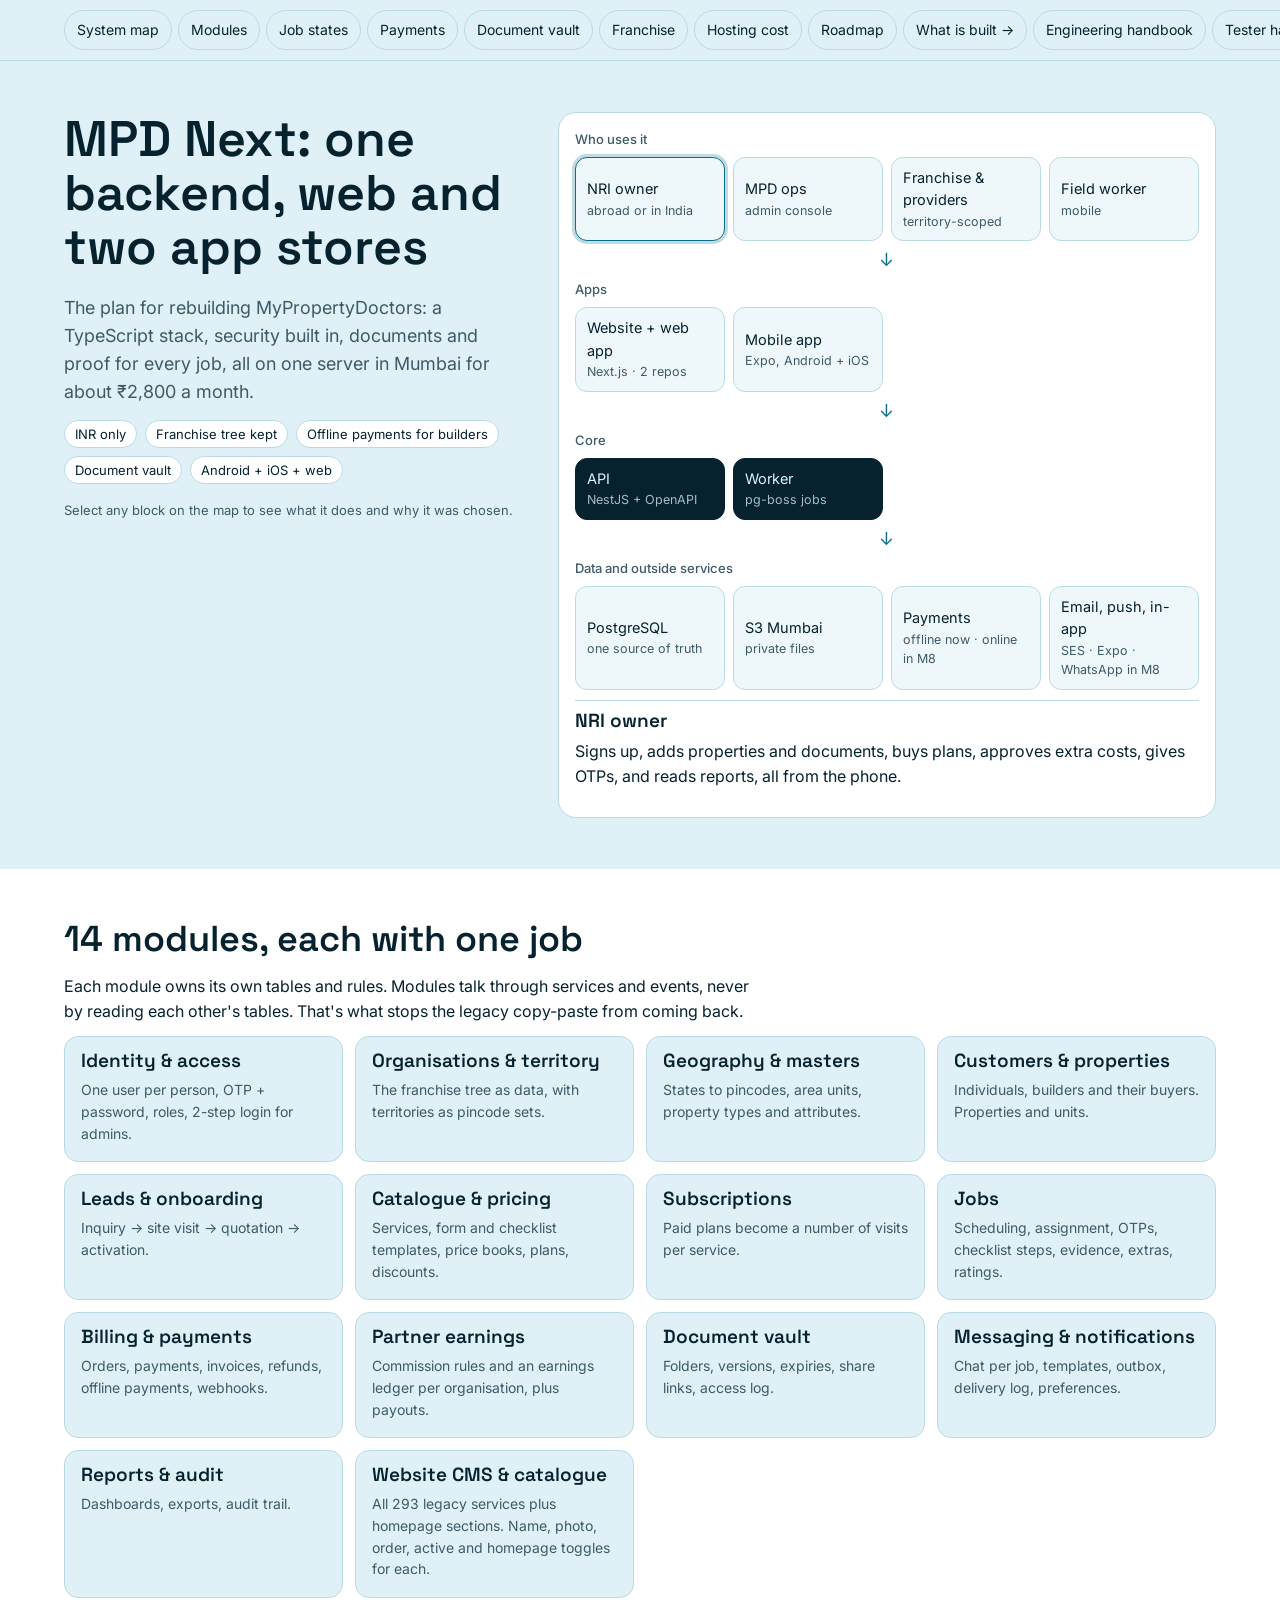
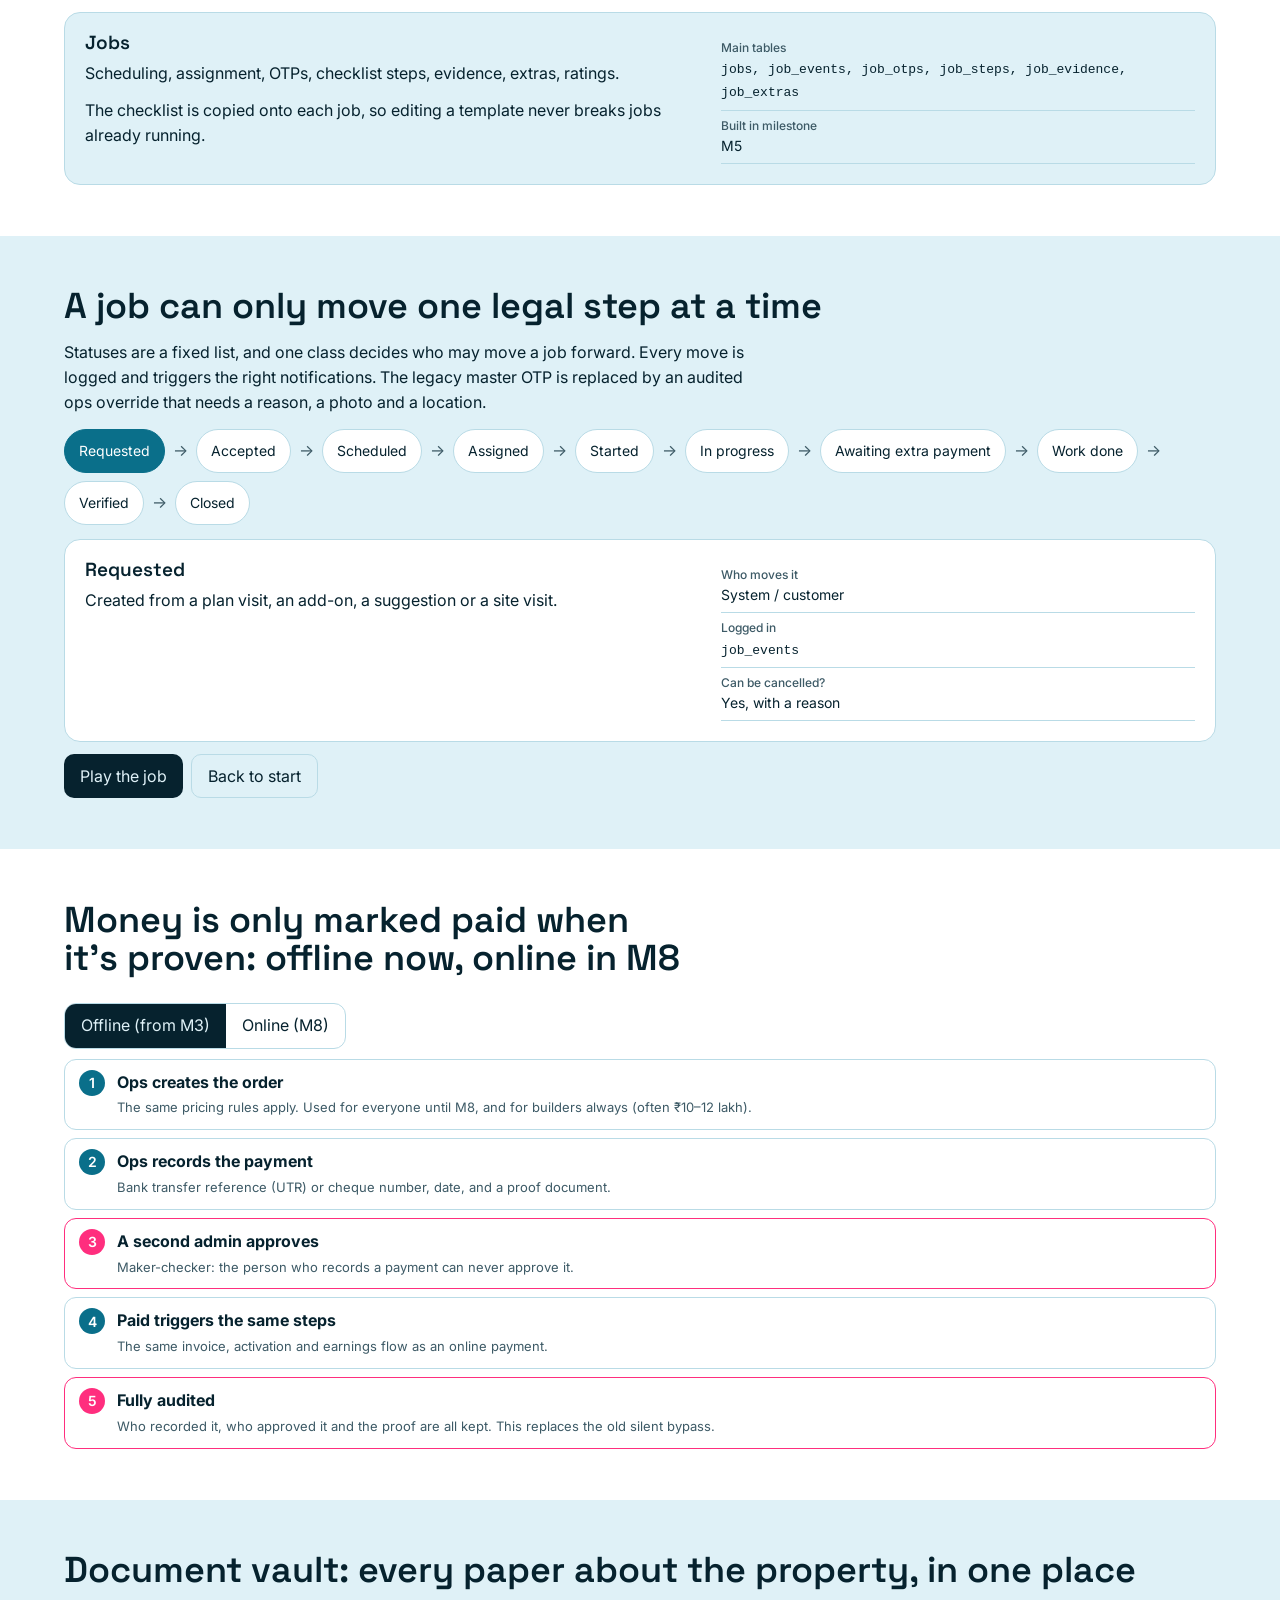
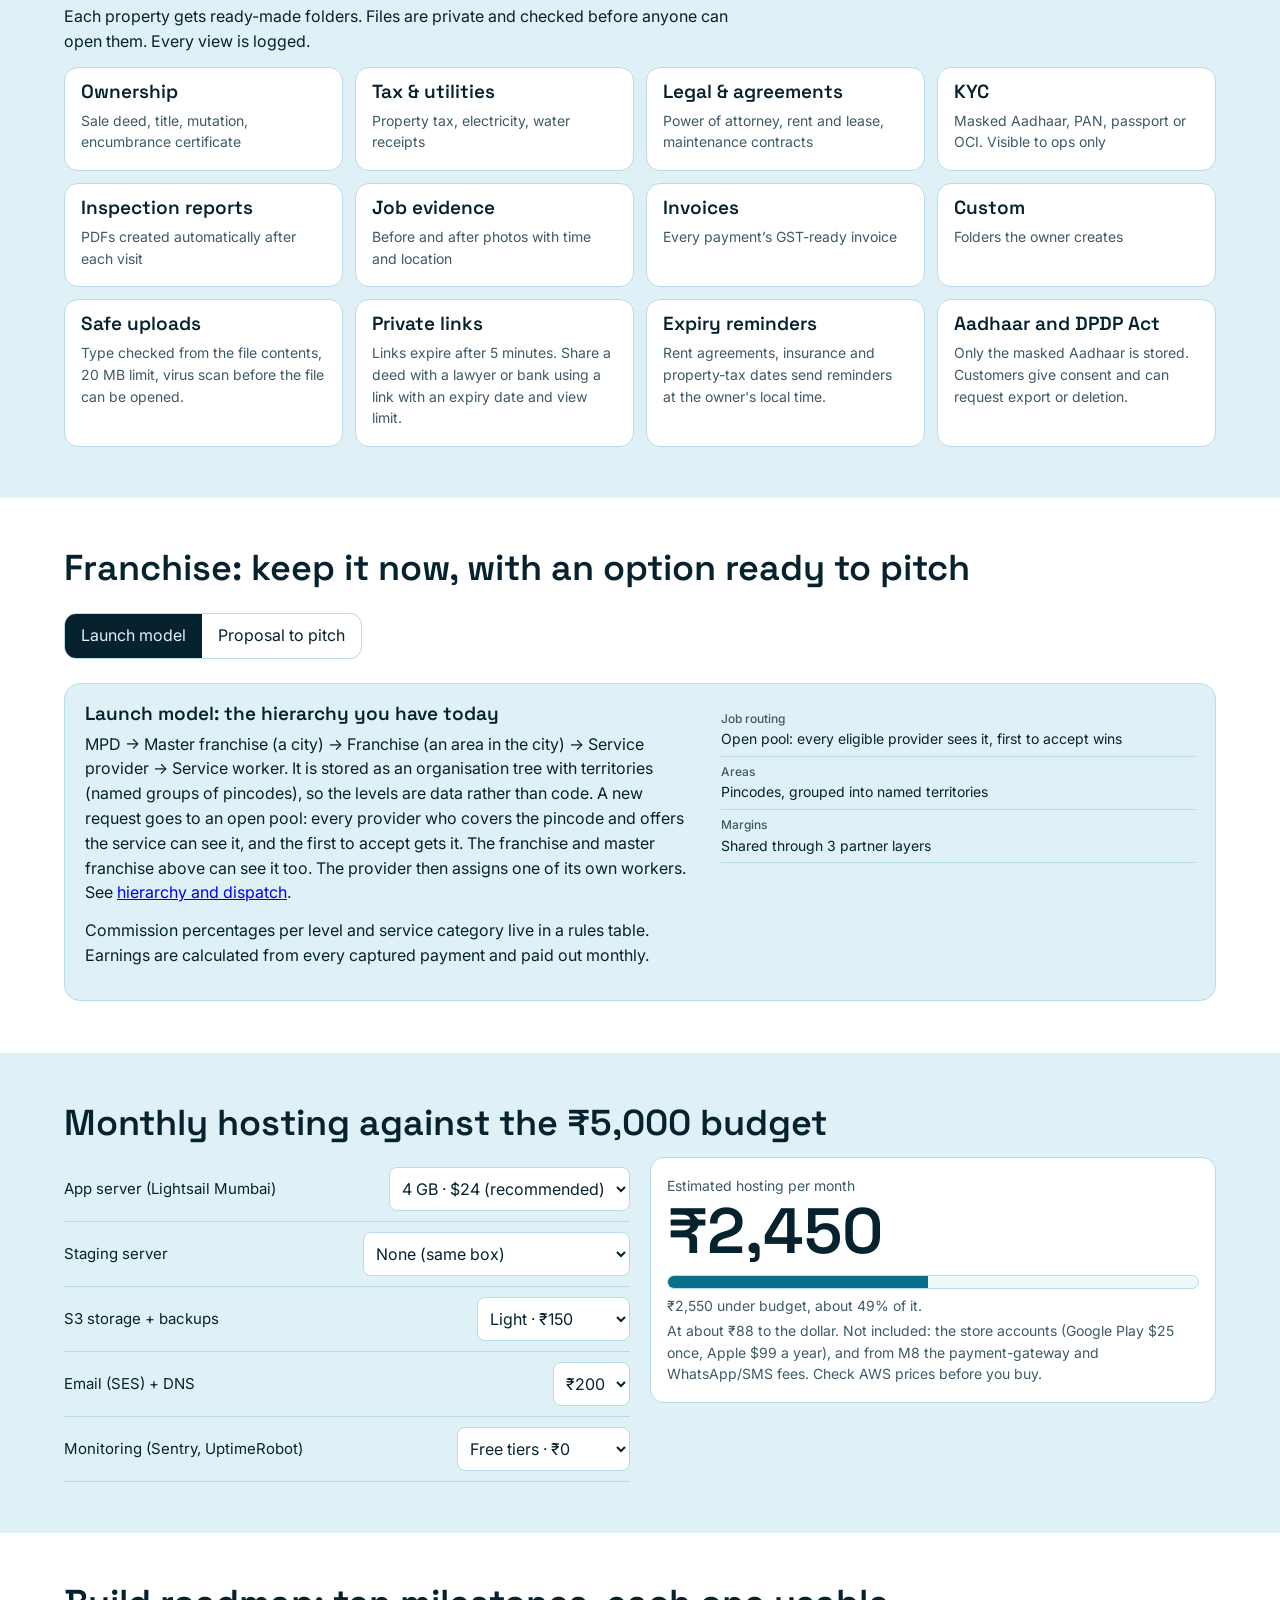
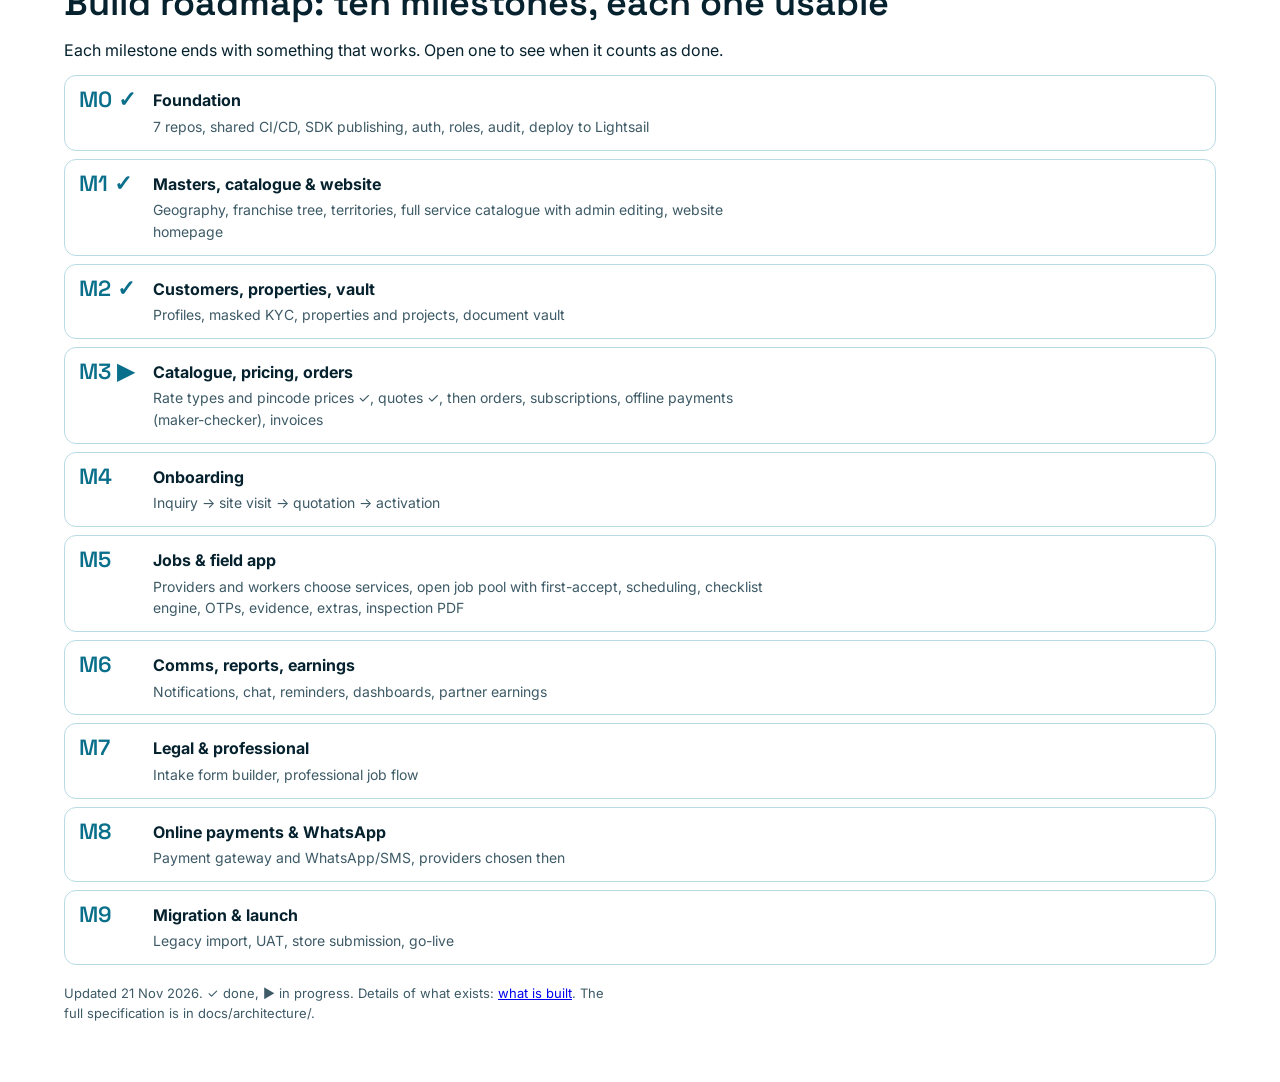
==== commit b1ba176f: "docs: tester handbook with about 210 manual scenarios, standing rule Co-Authored-By: Claude Sonnet 5" ====
--- a/index.html
+++ b/index.html
@@ -82,7 +82,7 @@
 <script>new MutationObserver(()=>{for(const c of document.querySelectorAll('.stack td:not([data-l])')){let i=0,p=c;while(p=p.previousElementSibling)i+=p.colSpan;c.dataset.l=c.closest('table').rows[0].cells[i]?.textContent||''}}).observe(document,{childList:true,subtree:true})</script>
 </head>
 <body>
-<nav class="scroll" aria-label="Sections"><a href="#map">System map</a><a href="#modules">Modules</a><a href="#jobs">Job states</a><a href="#pay">Payments</a><a href="#vault">Document vault</a><a href="#franchise">Franchise</a><a href="#cost">Hosting cost</a><a href="#road">Roadmap</a><a href="status.html">What is built →</a><a href="engineering/index.html">Engineering handbook</a><a href="guide/index.html">Role guide</a><a href="docs/view.html">Documents</a></nav>
+<nav class="scroll" aria-label="Sections"><a href="#map">System map</a><a href="#modules">Modules</a><a href="#jobs">Job states</a><a href="#pay">Payments</a><a href="#vault">Document vault</a><a href="#franchise">Franchise</a><a href="#cost">Hosting cost</a><a href="#road">Roadmap</a><a href="status.html">What is built →</a><a href="engineering/index.html">Engineering handbook</a><a href="testing/index.html">Tester handbook</a><a href="guide/index.html">Role guide</a><a href="docs/view.html">Documents</a></nav>
 
 <section class="band" id="map"><div class="wrap hero">
 <div>
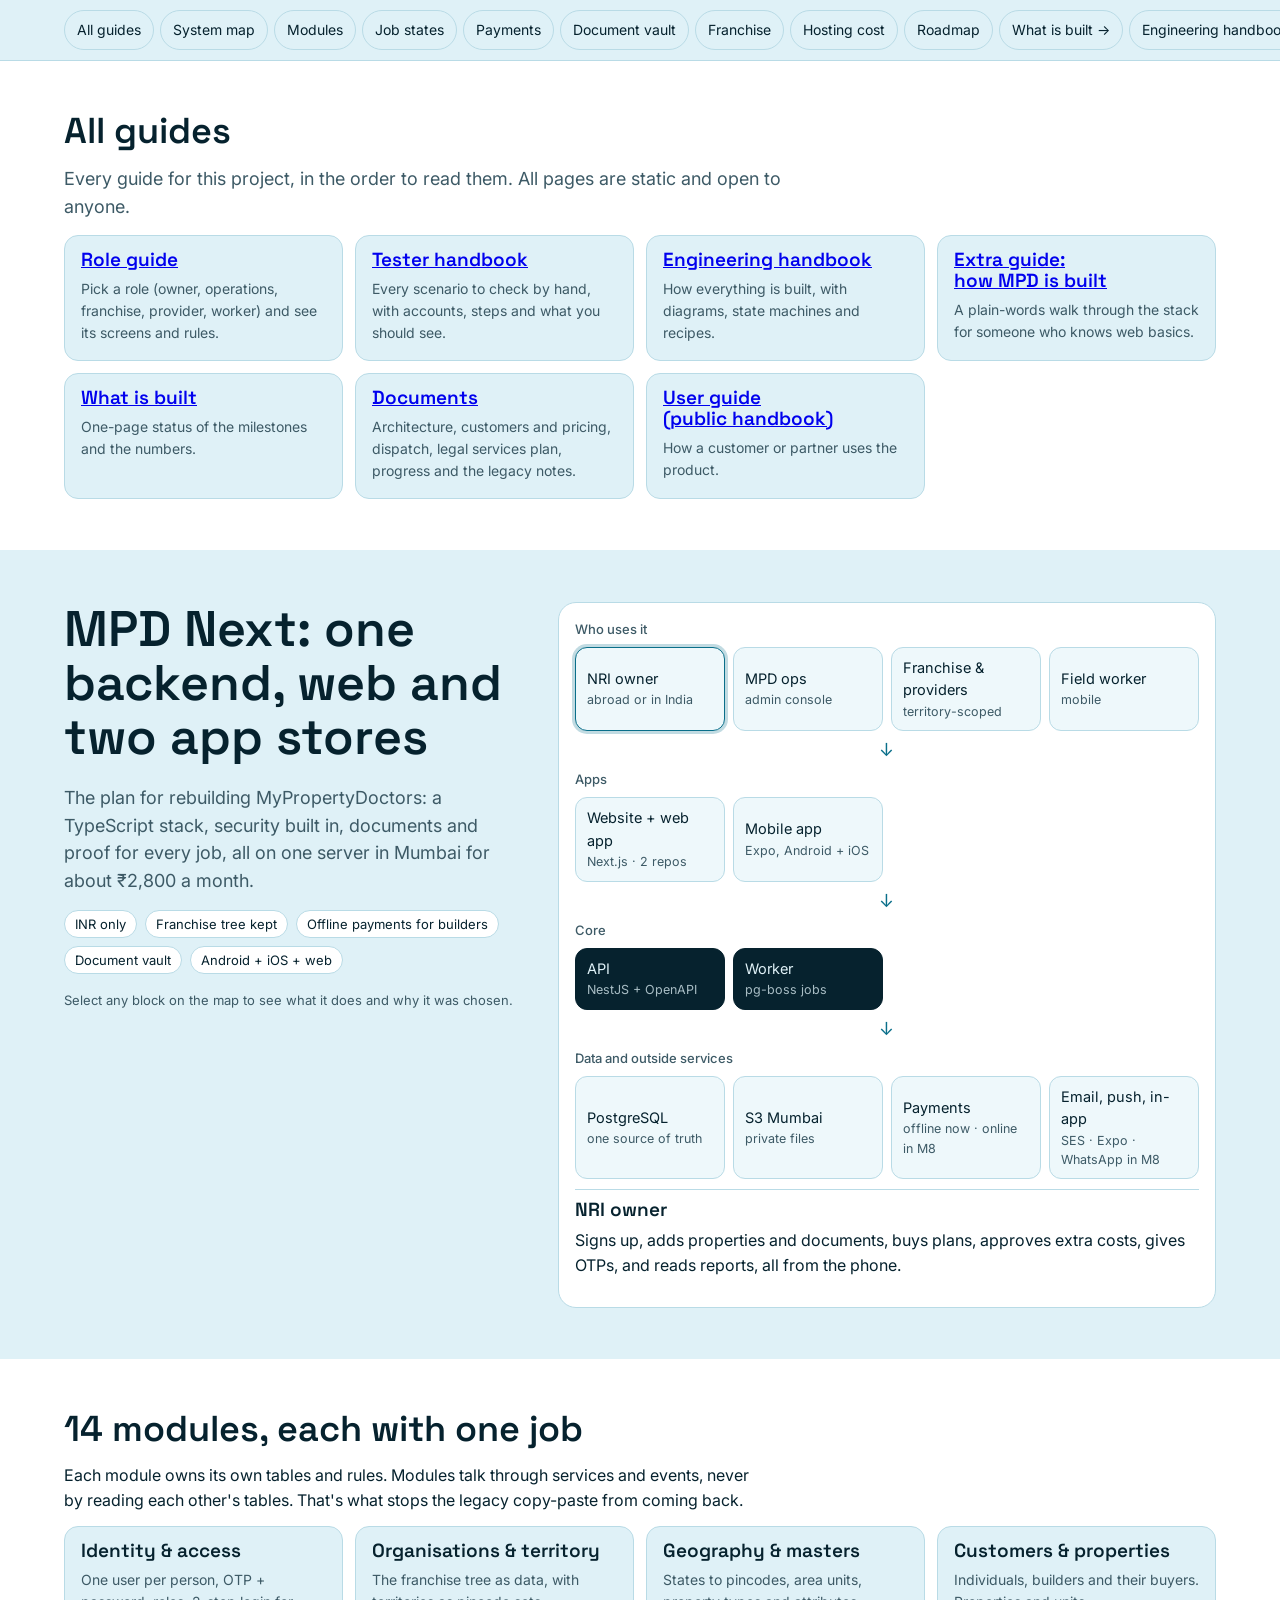
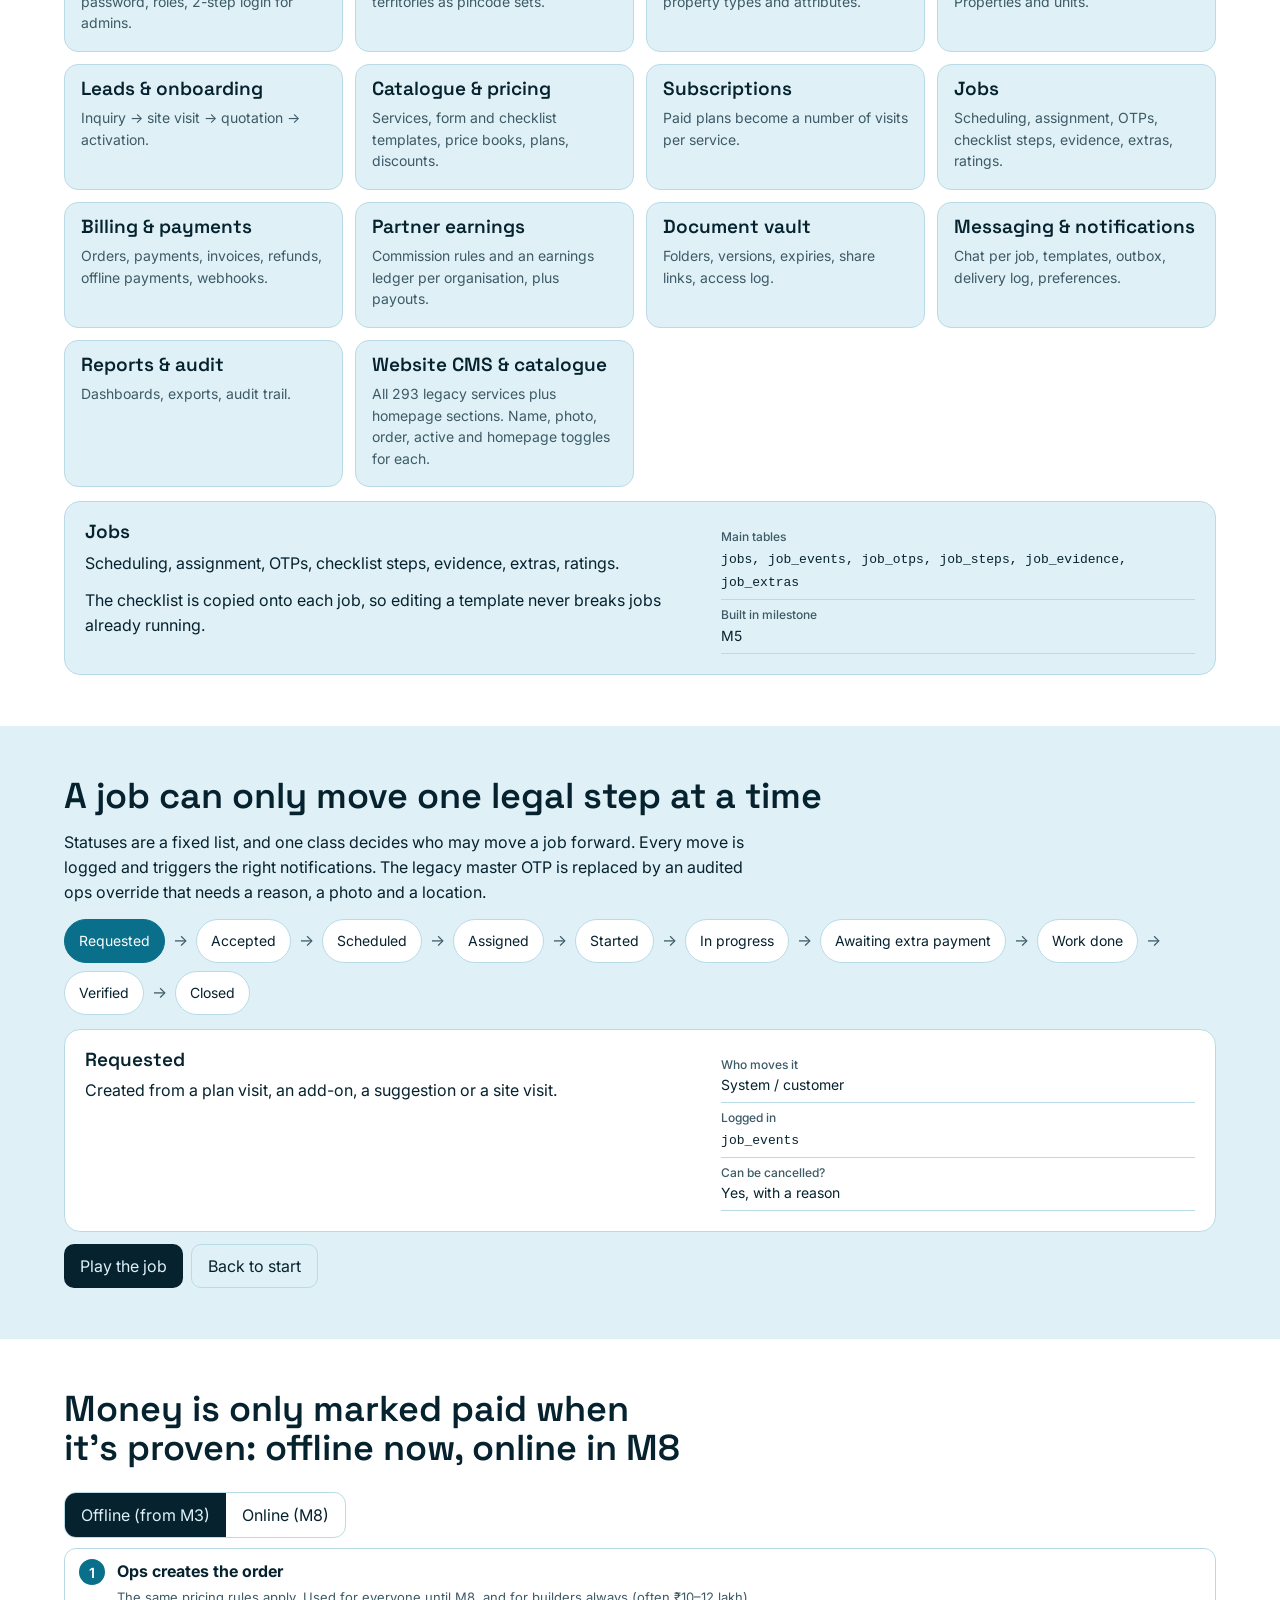
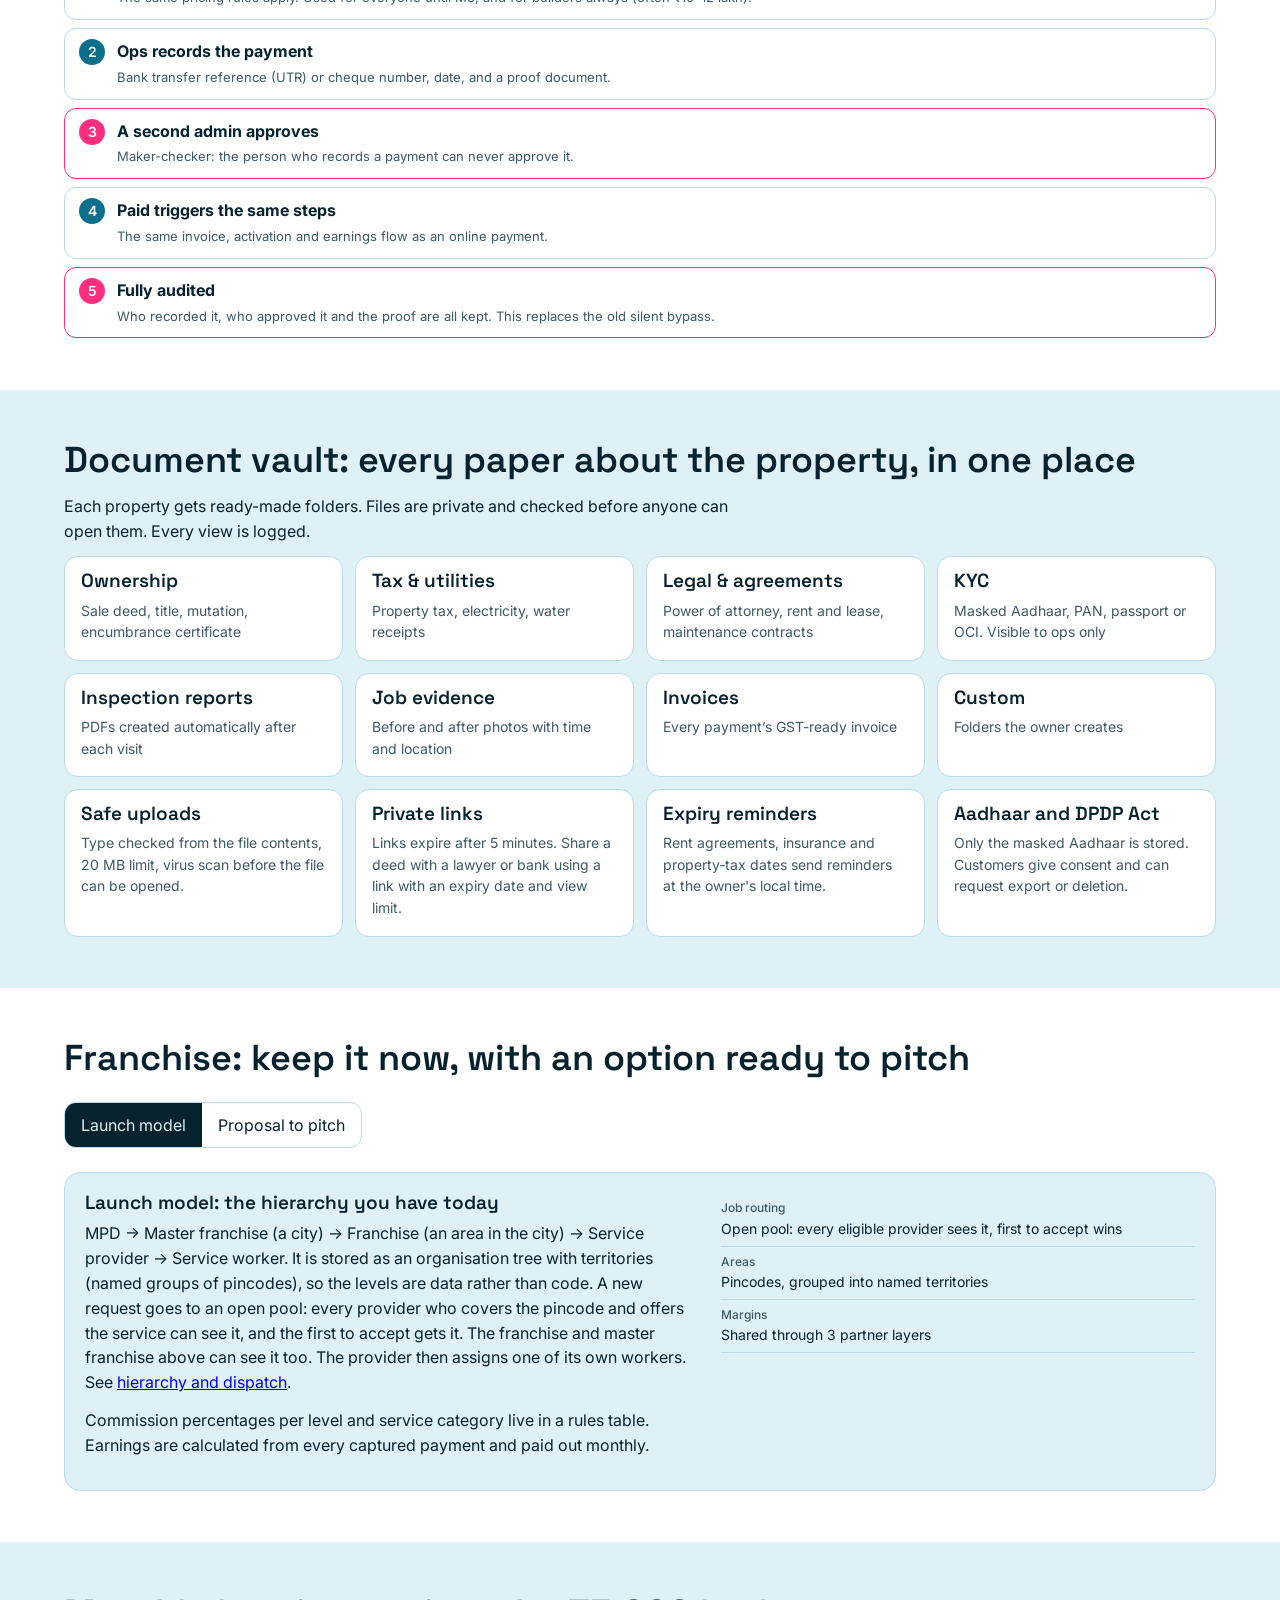
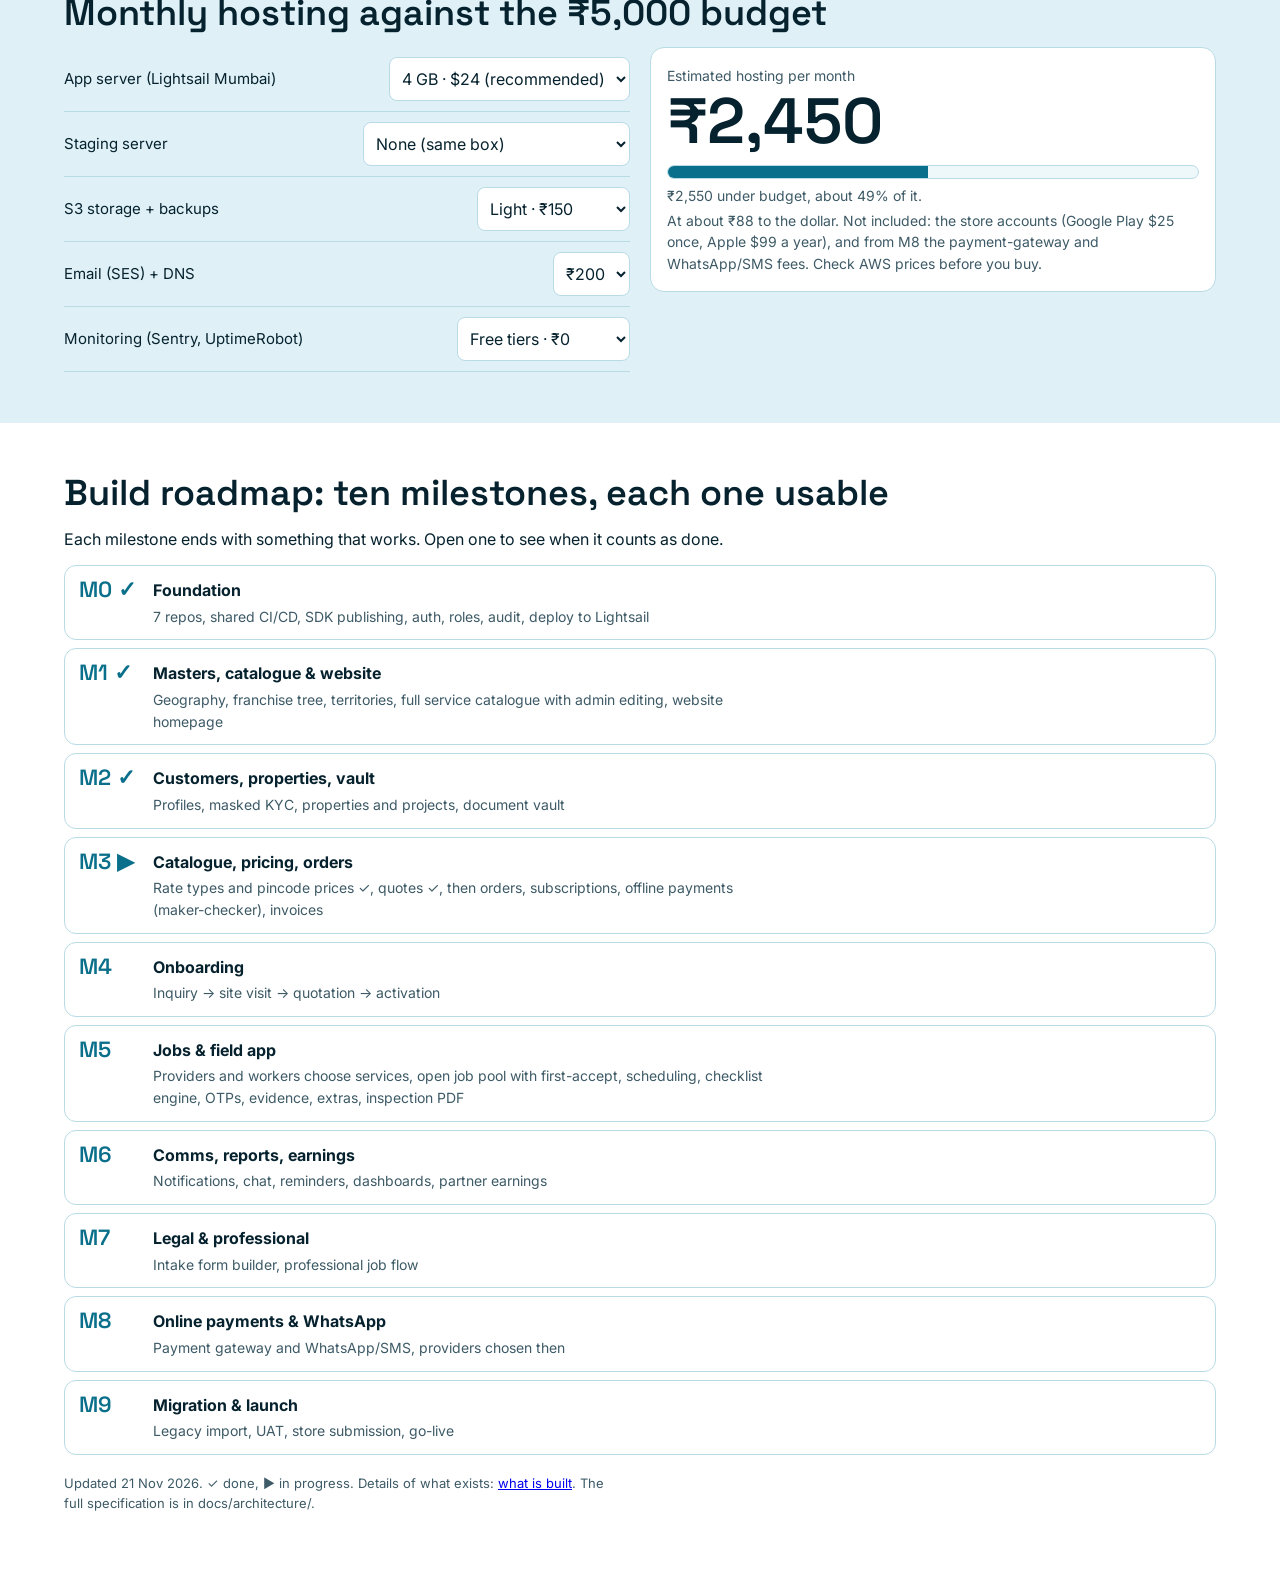
==== commit e5730186: "Publish all guides: All guides index, extra guide (my-guide), .nojekyll Co-Authored-By: Claude Sonne" ====
--- a/index.html
+++ b/index.html
@@ -82,7 +82,21 @@
 <script>new MutationObserver(()=>{for(const c of document.querySelectorAll('.stack td:not([data-l])')){let i=0,p=c;while(p=p.previousElementSibling)i+=p.colSpan;c.dataset.l=c.closest('table').rows[0].cells[i]?.textContent||''}}).observe(document,{childList:true,subtree:true})</script>
 </head>
 <body>
-<nav class="scroll" aria-label="Sections"><a href="#map">System map</a><a href="#modules">Modules</a><a href="#jobs">Job states</a><a href="#pay">Payments</a><a href="#vault">Document vault</a><a href="#franchise">Franchise</a><a href="#cost">Hosting cost</a><a href="#road">Roadmap</a><a href="status.html">What is built →</a><a href="engineering/index.html">Engineering handbook</a><a href="testing/index.html">Tester handbook</a><a href="guide/index.html">Role guide</a><a href="docs/view.html">Documents</a></nav>
+<nav class="scroll" aria-label="Sections"><a href="#guides">All guides</a><a href="#map">System map</a><a href="#modules">Modules</a><a href="#jobs">Job states</a><a href="#pay">Payments</a><a href="#vault">Document vault</a><a href="#franchise">Franchise</a><a href="#cost">Hosting cost</a><a href="#road">Roadmap</a><a href="status.html">What is built →</a><a href="engineering/index.html">Engineering handbook</a><a href="testing/index.html">Tester handbook</a><a href="guide/index.html">Role guide</a><a href="my-guide/index.html">Extra guide</a><a href="../mpd-handbook/index.html">User guide</a><a href="docs/view.html">Documents</a></nav>
+
+<section class="band alt" id="guides"><div class="wrap">
+<h2>All guides</h2>
+<p class="lede">Every guide for this project, in the order to read them. All pages are static and open to anyone.</p>
+<div class="grid">
+<div class="card"><h3><a href="guide/index.html">Role guide</a></h3><p>Pick a role (owner, operations, franchise, provider, worker) and see its screens and rules.</p></div>
+<div class="card"><h3><a href="testing/index.html">Tester handbook</a></h3><p>Every scenario to check by hand, with accounts, steps and what you should see.</p></div>
+<div class="card"><h3><a href="engineering/index.html">Engineering handbook</a></h3><p>How everything is built, with diagrams, state machines and recipes.</p></div>
+<div class="card"><h3><a href="my-guide/index.html">Extra guide: how MPD is built</a></h3><p>A plain-words walk through the stack for someone who knows web basics.</p></div>
+<div class="card"><h3><a href="status.html">What is built</a></h3><p>One-page status of the milestones and the numbers.</p></div>
+<div class="card"><h3><a href="docs/view.html">Documents</a></h3><p>Architecture, customers and pricing, dispatch, legal services plan, progress and the legacy notes.</p></div>
+<div class="card"><h3><a href="../mpd-handbook/index.html">User guide (public handbook)</a></h3><p>How a customer or partner uses the product.</p></div>
+</div>
+</div></section>
 
 <section class="band" id="map"><div class="wrap hero">
 <div>
